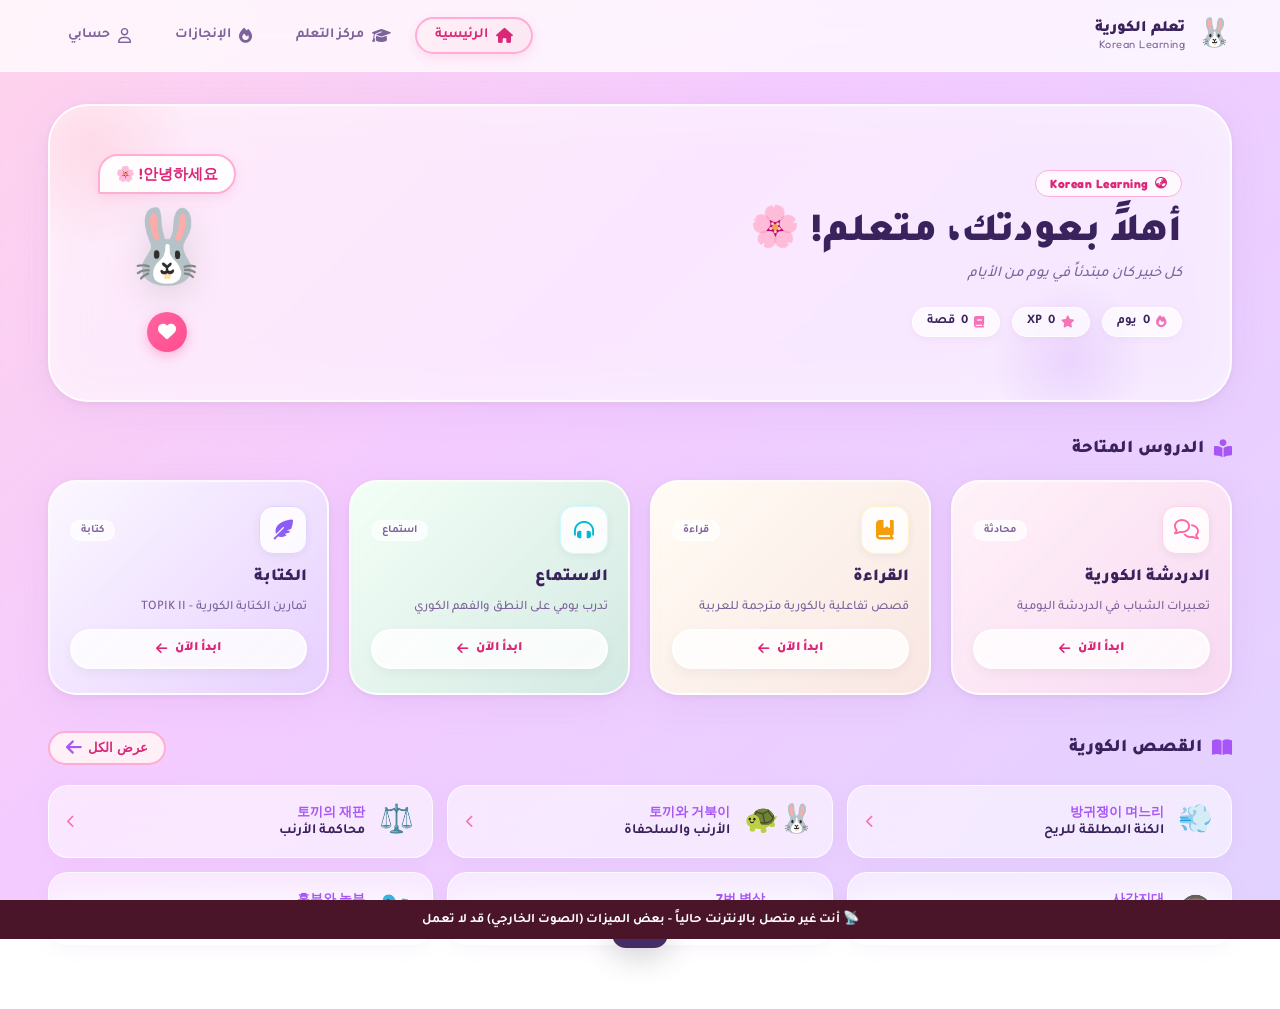
==== index.html @ 3cc8ea87 "Add files via upload" ====
<!DOCTYPE html>
<html lang="ar" dir="rtl">
<head>
    <meta charset="UTF-8">
    <meta name="viewport" content="width=device-width, initial-scale=1.0">
    <title>تعلم الكورية | Korean Learning</title>
    <meta name="description" content="تعلم اللغة الكورية بأسلوب ممتع وتفاعلي - قصص، استماع، قراءة، كتابة">
    <link rel="preconnect" href="https://fonts.googleapis.com">
    <link rel="preconnect" href="https://fonts.gstatic.com" crossorigin>
    <link href="https://fonts.googleapis.com/css2?family=Tajawal:wght@400;500;700;900&family=Fredoka:wght@400;600;700&display=swap" rel="stylesheet">
    <link rel="stylesheet" href="https://cdnjs.cloudflare.com/ajax/libs/font-awesome/6.4.0/css/all.min.css">
    <link rel="stylesheet" href="style.css">
</head>
<body>

    <!-- ===== NAVBAR ===== -->
    <header class="navbar" id="navbar">
        <div class="navbar-inner">
            <div class="nav-brand">
                <span class="brand-emoji">🐰</span>
                <div class="brand-text">
                    <span class="brand-title">تعلم الكورية</span>
                    <span class="brand-sub">Korean Learning</span>
                </div>
            </div>

            <nav class="nav-links" id="navLinks">
                <a class="nav-item active" data-target="home" onclick="showScreen('home')">
                    <i class="fa-solid fa-house"></i>
                    <span>الرئيسية</span>
                </a>
                <a class="nav-item" data-target="learn" onclick="showScreen('learn')">
                    <i class="fa-solid fa-graduation-cap"></i>
                    <span>مركز التعلم</span>
                </a>
                <a class="nav-item" data-target="achievements" onclick="showScreen('achievements')">
                    <i class="fa-solid fa-fire"></i>
                    <span>الإنجازات</span>
                </a>
                <a class="nav-item" data-target="profile" onclick="showScreen('profile')">
                    <i class="fa-regular fa-user"></i>
                    <span>حسابي</span>
                </a>
            </nav>

            <button class="hamburger" id="hamburger" onclick="toggleMenu()">
                <span></span><span></span><span></span>
            </button>
        </div>
    </header>

    <!-- ===== MOBILE NAV OVERLAY ===== -->
    <div class="mobile-overlay" id="mobileOverlay" onclick="toggleMenu()"></div>
    <div class="mobile-nav" id="mobileNav">
        <a class="mnav-item" onclick="showScreen('home');toggleMenu()"><i class="fa-solid fa-house"></i> الرئيسية</a>
        <a class="mnav-item" onclick="showScreen('learn');toggleMenu()"><i class="fa-solid fa-graduation-cap"></i> مركز التعلم</a>
        <a class="mnav-item" onclick="showScreen('achievements');toggleMenu()"><i class="fa-solid fa-fire"></i> الإنجازات</a>
        <a class="mnav-item" onclick="showScreen('profile');toggleMenu()"><i class="fa-regular fa-user"></i> حسابي</a>
    </div>

    <!-- ===== MAIN WRAPPER ===== -->
    <main class="main-wrapper">

        <!-- ========== شاشة الرئيسية ========== -->
        <section class="page-screen active-screen" id="home-screen">

            <!-- Hero Banner -->
            <div class="hero-banner">
                <div class="hero-content">
                    <div class="hero-badge"><i class="fa-solid fa-earth-asia"></i> Korean Learning</div>
                    <h1 class="hero-title" id="heroGreeting">أهلاً بعودتك! 🌸</h1>
                    <p class="hero-quote" id="dailyQuote">الألف ميل يبدأ بخطوة</p>
                    <div class="hero-stats-row">
                        <div class="hero-mini-stat"><i class="fa-solid fa-fire"></i> <span id="heroStreak">0</span> يوم</div>
                        <div class="hero-mini-stat"><i class="fa-solid fa-star"></i> <span id="heroXP">0</span> XP</div>
                        <div class="hero-mini-stat"><i class="fa-solid fa-book"></i> <span id="heroStories">0</span> قصة</div>
                    </div>
                </div>
                <div class="hero-mascot">
                    <div class="mascot-bubble">안녕하세요! 🌸</div>
                    <span class="big-rabbit">🐰</span>
                    <div class="mascot-heart"><i class="fa-solid fa-heart"></i></div>
                </div>
            </div>

            <!-- Lessons Grid -->
            <div class="section-head">
                <i class="fa-solid fa-book-open-reader"></i>
                <h2>الدروس المتاحة</h2>
            </div>

            <div class="lessons-grid">
                <div class="lesson-card card-chat" onclick="goToChatWithDelay()">
                    <div class="lesson-card-top">
                        <div class="lesson-icon-wrap"><i class="fa-regular fa-comments"></i></div>
                        <span class="lesson-tag">محادثة</span>
                    </div>
                    <h3>الدردشة الكورية</h3>
                    <p>تعبيرات الشباب في الدردشة اليومية</p>
                    <button class="lesson-btn">ابدأ الآن <i class="fa-solid fa-arrow-left"></i></button>
                </div>

                <div class="lesson-card card-read" onclick="openReading()">
                    <div class="lesson-card-top">
                        <div class="lesson-icon-wrap"><i class="fa-solid fa-book-bookmark"></i></div>
                        <span class="lesson-tag">قراءة</span>
                    </div>
                    <h3>القراءة</h3>
                    <p>قصص تفاعلية بالكورية مترجمة للعربية</p>
                    <button class="lesson-btn">ابدأ الآن <i class="fa-solid fa-arrow-left"></i></button>
                </div>

                <div class="lesson-card card-listen" onclick="openListening()">
                    <div class="lesson-card-top">
                        <div class="lesson-icon-wrap"><i class="fa-solid fa-headphones-simple"></i></div>
                        <span class="lesson-tag">استماع</span>
                    </div>
                    <h3>الاستماع</h3>
                    <p>تدرب يومي على النطق والفهم الكوري</p>
                    <button class="lesson-btn">ابدأ الآن <i class="fa-solid fa-arrow-left"></i></button>
                </div>

                <div class="lesson-card card-write" onclick="openWriting()">
                    <div class="lesson-card-top">
                        <div class="lesson-icon-wrap"><i class="fa-solid fa-feather-pointed"></i></div>
                        <span class="lesson-tag">كتابة</span>
                    </div>
                    <h3>الكتابة</h3>
                    <p>تمارين الكتابة الكورية - TOPIK II</p>
                    <button class="lesson-btn">ابدأ الآن <i class="fa-solid fa-arrow-left"></i></button>
                </div>
            </div>

            <!-- Quick Story Access -->
            <div class="section-head">
                <i class="fa-solid fa-book-open"></i>
                <h2>القصص الكورية</h2>
                <button class="see-all-btn" onclick="switchToStoriesScreen()">عرض الكل <i class="fa-solid fa-arrow-left"></i></button>
            </div>

            <div class="stories-preview-grid" id="storiesPreviewGrid">
                <!-- Filled by JS -->
            </div>

        </section>

        <!-- ========== شاشة مركز التعلم ========== -->
        <section class="page-screen" id="learn-screen">
            <div class="page-header">
                <h2><i class="fa-solid fa-graduation-cap"></i> مركز التعلم</h2>
                <p>معلومات يومية تساعدك في رحلة تعلم الكورية</p>
            </div>

            <div class="learn-desktop-grid">
                <div class="learn-card-web tip-card">
                    <div class="learn-card-icon">💡</div>
                    <div class="learn-card-body">
                        <h3>نصيحة اليوم</h3>
                        <p id="tipText">حاول أن تتعلم 5 كلمات جديدة يوميًا واستخدمها في جمل.</p>
                        <button class="refresh-btn" onclick="refreshTip()"><i class="fa-solid fa-rotate"></i> نصيحة أخرى</button>
                    </div>
                </div>

                <div class="learn-card-web topik-card">
                    <div class="learn-card-icon">📝</div>
                    <div class="learn-card-body">
                        <h3>🎯 هل تعلم عن TOPIK؟</h3>
                        <p id="topikText">امتحان TOPIK I يتكون من 30 سؤال استماع و 30 سؤال قراءة.</p>
                        <button class="refresh-btn" onclick="refreshTopik()"><i class="fa-solid fa-rotate"></i> معلومة أخرى</button>
                    </div>
                </div>

                <div class="learn-card-web motive-card">
                    <div class="learn-card-icon">💪</div>
                    <div class="learn-card-body">
                        <h3>🌟 جرعة تحفيز</h3>
                        <p id="motivationText">كل حرف تتعلمه يقرّبك من حلمك. لا تتوقف!</p>
                        <button class="refresh-btn" onclick="refreshMotivation()"><i class="fa-solid fa-rotate"></i> تحفيز آخر</button>
                    </div>
                </div>
            </div>

            <!-- Korean Alphabet Quick Reference -->
            <div class="section-head" style="margin-top: 40px;">
                <i class="fa-solid fa-language"></i>
                <h2>الحروف الكورية الأساسية (الهانغول)</h2>
            </div>
            <div class="hangul-grid">
                <div class="hangul-card"><span class="hangul-char">ㄱ</span><span class="hangul-roman">g/k</span></div>
                <div class="hangul-card"><span class="hangul-char">ㄴ</span><span class="hangul-roman">n</span></div>
                <div class="hangul-card"><span class="hangul-char">ㄷ</span><span class="hangul-roman">d/t</span></div>
                <div class="hangul-card"><span class="hangul-char">ㄹ</span><span class="hangul-roman">r/l</span></div>
                <div class="hangul-card"><span class="hangul-char">ㅁ</span><span class="hangul-roman">m</span></div>
                <div class="hangul-card"><span class="hangul-char">ㅂ</span><span class="hangul-roman">b/p</span></div>
                <div class="hangul-card"><span class="hangul-char">ㅅ</span><span class="hangul-roman">s</span></div>
                <div class="hangul-card"><span class="hangul-char">ㅇ</span><span class="hangul-roman">ng</span></div>
                <div class="hangul-card"><span class="hangul-char">ㅈ</span><span class="hangul-roman">j</span></div>
                <div class="hangul-card"><span class="hangul-char">ㅊ</span><span class="hangul-roman">ch</span></div>
                <div class="hangul-card"><span class="hangul-char">ㅋ</span><span class="hangul-roman">k</span></div>
                <div class="hangul-card"><span class="hangul-char">ㅌ</span><span class="hangul-roman">t</span></div>
                <div class="hangul-card"><span class="hangul-char">ㅍ</span><span class="hangul-roman">p</span></div>
                <div class="hangul-card"><span class="hangul-char">ㅎ</span><span class="hangul-roman">h</span></div>
                <div class="hangul-card vowel"><span class="hangul-char">ㅏ</span><span class="hangul-roman">a</span></div>
                <div class="hangul-card vowel"><span class="hangul-char">ㅓ</span><span class="hangul-roman">eo</span></div>
                <div class="hangul-card vowel"><span class="hangul-char">ㅗ</span><span class="hangul-roman">o</span></div>
                <div class="hangul-card vowel"><span class="hangul-char">ㅜ</span><span class="hangul-roman">u</span></div>
                <div class="hangul-card vowel"><span class="hangul-char">ㅡ</span><span class="hangul-roman">eu</span></div>
                <div class="hangul-card vowel"><span class="hangul-char">ㅣ</span><span class="hangul-roman">i</span></div>
                <div class="hangul-card vowel"><span class="hangul-char">ㅐ</span><span class="hangul-roman">ae</span></div>
                <div class="hangul-card vowel"><span class="hangul-char">ㅔ</span><span class="hangul-roman">e</span></div>
            </div>
        </section>

        <!-- ========== شاشة الإنجازات ========== -->
        <section class="page-screen" id="achievements-screen">
            <div class="page-header">
                <h2><i class="fa-solid fa-fire"></i> الإنجازات</h2>
                <p>تتبع تقدمك ونجاحاتك في تعلم الكورية</p>
            </div>

            <div class="achievements-layout">
                <!-- Left: Progress & Stats -->
                <div class="ach-left">
                    <div class="progress-card-web">
                        <div class="progress-card-head">
                            <span>📚 القصص المكتملة</span>
                            <span id="progressText">0 / 40</span>
                        </div>
                        <div class="progress-track">
                            <div class="progress-fill-web" id="progressFill"></div>
                            <div class="progress-rabbit" id="progressCharacter">🐰</div>
                        </div>
                        <div class="stars-row" id="starsRow"></div>
                    </div>

                    <div class="stats-web-grid">
                        <div class="stat-web-card pink">
                            <span class="stat-web-emoji">📖</span>
                            <span class="stat-web-value" id="statStories">0</span>
                            <span class="stat-web-label">قصص مكتملة</span>
                        </div>
                        <div class="stat-web-card yellow">
                            <span class="stat-web-emoji">⚡</span>
                            <span class="stat-web-value" id="statXP">0</span>
                            <span class="stat-web-label">نقاط الخبرة</span>
                        </div>
                        <div class="stat-web-card teal">
                            <span class="stat-web-emoji">🎧</span>
                            <span class="stat-web-value" id="statListening">0</span>
                            <span class="stat-web-label">تمارين الاستماع</span>
                        </div>
                        <div class="stat-web-card purple">
                            <span class="stat-web-emoji">✍️</span>
                            <span class="stat-web-value" id="statWriting">0</span>
                            <span class="stat-web-label">تمارين الكتابة</span>
                        </div>
                    </div>

                    <div class="encouragement-web" id="encouragementMsg">🐰 كل قصة تقرّبك من القمة!</div>
                </div>

                <!-- Right: Badges -->
                <div class="ach-right">
                    <h3 class="badges-title-web">🎖️ الشارات المكتسبة</h3>
                    <div class="badges-web-grid" id="badgesGrid"></div>
                </div>
            </div>
        </section>

        <!-- ========== شاشة الحساب ========== -->
        <section class="page-screen" id="profile-screen">
            <div class="page-header">
                <h2><i class="fa-regular fa-user"></i> حسابي</h2>
                <p>إدارة ملفك الشخصي وإعدادات حسابك</p>
            </div>

            <div class="profile-layout">
                <!-- Profile Card -->
                <div class="profile-main-card">
                    <div class="profile-avatar-web" id="userAvatar">😊</div>
                    <div class="profile-info-web">
                        <h2 id="userName">متعلم</h2>
                        <p>تقدمك محفوظ على هذا الجهاز</p>
                    </div>
                    <button class="edit-btn-web" onclick="openEditProfile()">
                        <i class="fa-solid fa-pen-to-square"></i> تعديل الملف
                    </button>
                </div>

                <div class="profile-grid">
                    <!-- Streak -->
                    <div class="streak-card-web">
                        <div class="streak-fire">🔥</div>
                        <div class="streak-data">
                            <span class="streak-num" id="streakDays">0</span>
                            <span class="streak-lbl">يوم متتالي</span>
                        </div>
                        <p class="streak-msg" id="streakMessage">استمر، أنت تتحسن!</p>
                    </div>

                    <!-- Detailed Stats -->
                    <div class="detail-stats-web">
                        <div class="detail-stat">
                            <i class="fa-solid fa-clock"></i>
                            <span class="dv" id="totalHours">0</span>
                            <span class="dl">ساعة تعلم</span>
                        </div>
                        <div class="detail-stat">
                            <i class="fa-solid fa-circle-check"></i>
                            <span class="dv" id="completionRate">0%</span>
                            <span class="dl">معدل الإتمام</span>
                        </div>
                        <div class="detail-stat">
                            <i class="fa-solid fa-book"></i>
                            <span class="dv" id="totalItems">0</span>
                            <span class="dl">عنصر مكتمل</span>
                        </div>
                    </div>
                </div>

                <!-- Edit Profile Section -->
                <div id="editProfileSection" style="display:none;" class="edit-section-web">
                    <h3>🎨 خصّص ملفك الشخصي</h3>
                    <div class="edit-form-web">
                        <input type="text" id="customName" class="web-input" placeholder="أدخل اسمك">
                        <div class="avatar-picker" id="avatarPicker">
                            <span class="avatar-option" data-avatar="😊">😊</span>
                            <span class="avatar-option" data-avatar="🐰">🐰</span>
                            <span class="avatar-option" data-avatar="🦊">🦊</span>
                            <span class="avatar-option" data-avatar="🐱">🐱</span>
                            <span class="avatar-option" data-avatar="🐶">🐶</span>
                            <span class="avatar-option" data-avatar="👽">👽</span>
                        </div>
                        <div class="edit-btns">
                            <button class="save-btn-web" onclick="saveCustomProfile()"><i class="fa-solid fa-floppy-disk"></i> حفظ التغييرات</button>
                            <button class="cancel-btn-web" onclick="closeEditProfile()">إلغاء</button>
                        </div>
                    </div>
                </div>

                <!-- Actions -->
                <div class="profile-actions">
                    <a href="privacy-policy.html" target="_blank" class="action-link-web">
                        <i class="fa-solid fa-shield-halved"></i> سياسة الخصوصية
                    </a>
                    <button class="reset-btn-web" onclick="handleLogout()">
                        <i class="fa-solid fa-arrows-rotate"></i> إعادة تعيين التقدم
                    </button>
                </div>
            </div>
        </section>

        <!-- ========== شاشة قائمة القصص ========== -->
        <section class="page-screen" id="stories-screen">
            <div class="stories-page-header">
                <div>
                    <h2><i class="fa-solid fa-book-open"></i> مكتبة القصص الكورية</h2>
                    <p>قصص أصيلة مترجمة مع نطق صوتي</p>
                </div>
                <button class="back-home-web" onclick="switchToMainScreen()">
                    <i class="fa-solid fa-house"></i> الرئيسية
                </button>
            </div>

            <div class="stories-tabs-web">
                <button class="stab active" onclick="showTab(0)">🐥 قصص أطفال</button>
                <button class="stab" onclick="showTab(1)">👀 قصص ممتعة</button>
                <button class="stab" onclick="showTab(2)">💞 قصص عاطفية</button>
                <button class="stab" onclick="showTab(3)">💀 قصص رعب</button>
            </div>

            <div id="content" class="stories-web-grid"></div>
        </section>

        <!-- ========== شاشات القصص التفصيلية ========== -->
        <!-- Stories 0-9 (children & fun) -->
        <section class="story-view-screen" id="story-screen-0">
            <div class="story-web-layout">
                <div class="story-sidebar">
                    <button class="story-back-web" onclick="switchToStoriesList()"><i class="fa-solid fa-arrow-right"></i> رجوع</button>
                    <div class="story-meta-web">
                        <h1>💨 방귀쟁이 며느리</h1>
                        <p class="story-cat-tag">قصص أطفال</p>
                    </div>
                    <button class="audio-btn-web" id="audioBtn0" onclick="toggleAudio(0)">
                        <span id="btnContent0"><i class="fa-solid fa-play"></i> تشغيل الصوت</span>
                    </button>
                    <div class="tts-status" id="ttsStatus0"></div>
                    <div class="lesson web-lesson">
                        <strong>📌 الدرس المستفاد</strong><br>
                        الصدق والطبيعة هما أساس الراحة. ما تعتبره عيباً قد يكون مصدر قوتك الحقيقية.
                    </div>
                    <button class="done-btn-web" onclick="completeStoryAndGoBack()">أنهيت القصة بنجاح! 🎉</button>
                </div>
                <div class="story-content-web">
                    <div class="story-container" id="storyText0"></div>
                </div>
            </div>
        </section>

        <section class="story-view-screen" id="story-screen-1">
            <div class="story-web-layout">
                <div class="story-sidebar">
                    <button class="story-back-web" onclick="switchToStoriesList()"><i class="fa-solid fa-arrow-right"></i> رجوع</button>
                    <div class="story-meta-web">
                        <h1>🐰🐢 토끼와 거북이</h1>
                        <p class="story-cat-tag">قصص أطفال</p>
                    </div>
                    <button class="audio-btn-web" id="audioBtn1" onclick="toggleAudio(1)">
                        <span id="btnContent1"><i class="fa-solid fa-play"></i> تشغيل الصوت</span>
                    </button>
                    <div class="tts-status" id="ttsStatus1"></div>
                    <div class="lesson web-lesson">
                        <strong>📌 الدرس المستفاد</strong><br>
                        النجاح لا يحتاج سرعة، يحتاج استمرار. اللي يكمل للنهاية يفوز.
                    </div>
                    <button class="done-btn-web" onclick="completeStoryAndGoBack()">أنهيت القصة بنجاح! 🎉</button>
                </div>
                <div class="story-content-web">
                    <div class="story-container" id="storyText1"></div>
                </div>
            </div>
        </section>

        <section class="story-view-screen" id="story-screen-2">
            <div class="story-web-layout">
                <div class="story-sidebar">
                    <button class="story-back-web" onclick="switchToStoriesList()"><i class="fa-solid fa-arrow-right"></i> رجوع</button>
                    <div class="story-meta-web">
                        <h1>🐦 흥부와 놀부</h1>
                        <p class="story-cat-tag">قصص أطفال</p>
                    </div>
                    <button class="audio-btn-web" id="audioBtn2" onclick="toggleAudio(2)">
                        <span id="btnContent2"><i class="fa-solid fa-play"></i> تشغيل الصوت</span>
                    </button>
                    <div class="tts-status" id="ttsStatus2"></div>
                    <div class="lesson web-lesson">
                        <strong>📌 الدرس المستفاد</strong><br>
                        الطيب والخير يرجعان لصاحبهما. ازرع الخير بنية صادقة ولا تحسد.
                    </div>
                    <button class="done-btn-web" onclick="completeStoryAndGoBack()">أنهيت القصة بنجاح! 🎉</button>
                </div>
                <div class="story-content-web">
                    <div class="story-container" id="storyText2"></div>
                </div>
            </div>
        </section>

        <section class="story-view-screen" id="story-screen-3">
            <div class="story-web-layout">
                <div class="story-sidebar">
                    <button class="story-back-web" onclick="switchToStoriesList()"><i class="fa-solid fa-arrow-right"></i> رجوع</button>
                    <div class="story-meta-web"><h1>🐰🐯 토끼와 호랑이</h1><p class="story-cat-tag">قصص أطفال</p></div>
                    <button class="audio-btn-web" id="audioBtn3" onclick="toggleAudio(3)"><span id="btnContent3"><i class="fa-solid fa-play"></i> تشغيل الصوت</span></button>
                    <div class="tts-status" id="ttsStatus3"></div>
                    <div class="lesson web-lesson"><strong>📌 الدرس المستفاد</strong><br>القوة البدنية وحدها لا تكفي. الذكاء والهدوء يهزمان أي خطر.</div>
                    <button class="done-btn-web" onclick="completeStoryAndGoBack()">أنهيت القصة بنجاح! 🎉</button>
                </div>
                <div class="story-content-web"><div class="story-container" id="storyText3"></div></div>
            </div>
        </section>

        <section class="story-view-screen" id="story-screen-4">
            <div class="story-web-layout">
                <div class="story-sidebar">
                    <button class="story-back-web" onclick="switchToStoriesList()"><i class="fa-solid fa-arrow-right"></i> رجوع</button>
                    <div class="story-meta-web"><h1>💧 젊어지는 샘물</h1><p class="story-cat-tag">قصص أطفال</p></div>
                    <button class="audio-btn-web" id="audioBtn4" onclick="toggleAudio(4)"><span id="btnContent4"><i class="fa-solid fa-play"></i> تشغيل الصوت</span></button>
                    <div class="tts-status" id="ttsStatus4"></div>
                    <div class="lesson web-lesson"><strong>📌 الدرس المستفاد</strong><br>الطمع والجشع دائماً يؤديان لنتائج عكسية. القناعة كنز لا يفنى.</div>
                    <button class="done-btn-web" onclick="completeStoryAndGoBack()">أنهيت القصة بنجاح! 🎉</button>
                </div>
                <div class="story-content-web"><div class="story-container" id="storyText4"></div></div>
            </div>
        </section>

        <section class="story-view-screen" id="story-screen-5">
            <div class="story-web-layout">
                <div class="story-sidebar">
                    <button class="story-back-web" onclick="switchToStoriesList()"><i class="fa-solid fa-arrow-right"></i> رجوع</button>
                    <div class="story-meta-web"><h1>🍉 당나귀 알</h1><p class="story-cat-tag">قصص أطفال</p></div>
                    <button class="audio-btn-web" id="audioBtn5" onclick="toggleAudio(5)"><span id="btnContent5"><i class="fa-solid fa-play"></i> تشغيل الصوت</span></button>
                    <div class="tts-status" id="ttsStatus5"></div>
                    <div class="lesson web-lesson"><strong>📌 الدرس المستفاد</strong><br>العلم والمعرفة ضروريان. اسأل أهل الخبرة قبل أن تنخدع.</div>
                    <button class="done-btn-web" onclick="completeStoryAndGoBack()">أنهيت القصة بنجاح! 🎉</button>
                </div>
                <div class="story-content-web"><div class="story-container" id="storyText5"></div></div>
            </div>
        </section>

        <section class="story-view-screen" id="story-screen-6">
            <div class="story-web-layout">
                <div class="story-sidebar">
                    <button class="story-back-web" onclick="switchToStoriesList()"><i class="fa-solid fa-arrow-right"></i> رجوع</button>
                    <div class="story-meta-web"><h1>🧂 요술 맷돌</h1><p class="story-cat-tag">قصص أطفال</p></div>
                    <button class="audio-btn-web" id="audioBtn6" onclick="toggleAudio(6)"><span id="btnContent6"><i class="fa-solid fa-play"></i> تشغيل الصوت</span></button>
                    <div class="tts-status" id="ttsStatus6"></div>
                    <div class="lesson web-lesson"><strong>📌 الدرس المستفاد</strong><br>الطمع والسرقة لا يجلبان إلا الهلاك. القناعة راحة.</div>
                    <button class="done-btn-web" onclick="completeStoryAndGoBack()">أنهيت القصة بنجاح! 🎉</button>
                </div>
                <div class="story-content-web"><div class="story-container" id="storyText6"></div></div>
            </div>
        </section>

        <section class="story-view-screen" id="story-screen-7">
            <div class="story-web-layout">
                <div class="story-sidebar">
                    <button class="story-back-web" onclick="switchToStoriesList()"><i class="fa-solid fa-arrow-right"></i> رجوع</button>
                    <div class="story-meta-web"><h1>⚖️ 토끼의 재판</h1><p class="story-cat-tag">قصص ممتعة</p></div>
                    <button class="audio-btn-web" id="audioBtn7" onclick="toggleAudio(7)"><span id="btnContent7"><i class="fa-solid fa-play"></i> تشغيل الصوت</span></button>
                    <div class="tts-status" id="ttsStatus7"></div>
                    <div class="lesson web-lesson"><strong>📌 الدرس المستفاد</strong><br>الذكاء ينتصر على القوة الغاشمة. العقل هو أقوى سلاح.</div>
                    <button class="done-btn-web" onclick="completeStoryAndGoBack()">أنهيت القصة بنجاح! 🎉</button>
                </div>
                <div class="story-content-web"><div class="story-container" id="storyText7"></div></div>
            </div>
        </section>

        <section class="story-view-screen" id="story-screen-8">
            <div class="story-web-layout">
                <div class="story-sidebar">
                    <button class="story-back-web" onclick="switchToStoriesList()"><i class="fa-solid fa-arrow-right"></i> رجوع</button>
                    <div class="story-meta-web"><h1>🐓 수탉과 왕관</h1><p class="story-cat-tag">قصص ممتعة</p></div>
                    <button class="audio-btn-web" id="audioBtn8" onclick="toggleAudio(8)"><span id="btnContent8"><i class="fa-solid fa-play"></i> تشغيل الصوت</span></button>
                    <div class="tts-status" id="ttsStatus8"></div>
                    <div class="lesson web-lesson"><strong>📌 الدرس المستفاد</strong><br>لا تنخدع بكلام المتملقين. الغرور يؤدي إلى الخسارة.</div>
                    <button class="done-btn-web" onclick="completeStoryAndGoBack()">أنهيت القصة بنجاح! 🎉</button>
                </div>
                <div class="story-content-web"><div class="story-container" id="storyText8"></div></div>
            </div>
        </section>

        <section class="story-view-screen" id="story-screen-9">
            <div class="story-web-layout">
                <div class="story-sidebar">
                    <button class="story-back-web" onclick="switchToStoriesList()"><i class="fa-solid fa-arrow-right"></i> رجوع</button>
                    <div class="story-meta-web"><h1>🐭 생쥐들과 방울</h1><p class="story-cat-tag">قصص ممتعة</p></div>
                    <button class="audio-btn-web" id="audioBtn9" onclick="toggleAudio(9)"><span id="btnContent9"><i class="fa-solid fa-play"></i> تشغيل الصوت</span></button>
                    <div class="tts-status" id="ttsStatus9"></div>
                    <div class="lesson web-lesson"><strong>📌 الدرس المستفاد</strong><br>أفضل الخطط لا قيمة لها بدون الشجاعة لتنفيذها.</div>
                    <button class="done-btn-web" onclick="completeStoryAndGoBack()">أنهيت القصة بنجاح! 🎉</button>
                </div>
                <div class="story-content-web"><div class="story-container" id="storyText9"></div></div>
            </div>
        </section>

        <!-- Horror Stories 10-19 -->
        <section class="story-view-screen horror-story" id="story-screen-10">
            <div class="story-web-layout">
                <div class="story-sidebar dark-sidebar">
                    <button class="story-back-web" onclick="switchToStoriesList()"><i class="fa-solid fa-arrow-right"></i> رجوع</button>
                    <div class="story-meta-web"><h1>👁️ 사각지대</h1><p class="story-cat-tag horror-tag">قصص رعب</p></div>
                    <button class="audio-btn-web" id="audioBtn10" onclick="toggleAudio(10)"><span id="btnContent10"><i class="fa-solid fa-play"></i> تشغيل الصوت</span></button>
                    <div class="tts-status" id="ttsStatus10"></div>
                    <div class="lesson web-lesson dark-lesson"><strong>📌 الدرس المستفاد</strong><br>الرعب الحقيقي لا يأتي من الخارج، بل من أعماق النفس البشرية.</div>
                    <button class="done-btn-web" onclick="completeStoryAndGoBack()">أنهيت القصة بنجاح! 🎉</button>
                </div>
                <div class="story-content-web"><div class="story-container" id="storyText10"></div></div>
            </div>
        </section>

        <section class="story-view-screen horror-story" id="story-screen-11">
            <div class="story-web-layout">
                <div class="story-sidebar dark-sidebar">
                    <button class="story-back-web" onclick="switchToStoriesList()"><i class="fa-solid fa-arrow-right"></i> رجوع</button>
                    <div class="story-meta-web"><h1>🛏️ 7번 병상</h1><p class="story-cat-tag horror-tag">قصص رعب</p></div>
                    <button class="audio-btn-web" id="audioBtn11" onclick="toggleAudio(11)"><span id="btnContent11"><i class="fa-solid fa-play"></i> تشغيل الصوت</span></button>
                    <div class="tts-status" id="ttsStatus11"></div>
                    <div class="lesson web-lesson dark-lesson"><strong>📌 الدرس المستفاد</strong><br>العقل البشري قد يكون أعظم سجّان لنفسه.</div>
                    <button class="done-btn-web" onclick="completeStoryAndGoBack()">أنهيت القصة بنجاح! 🎉</button>
                </div>
                <div class="story-content-web"><div class="story-container" id="storyText11"></div></div>
            </div>
        </section>

        <section class="story-view-screen horror-story" id="story-screen-12">
            <div class="story-web-layout">
                <div class="story-sidebar dark-sidebar">
                    <button class="story-back-web" onclick="switchToStoriesList()"><i class="fa-solid fa-arrow-right"></i> رجوع</button>
                    <div class="story-meta-web"><h1>📞 집 안에서 걸려 온 전화</h1><p class="story-cat-tag horror-tag">قصص رعب</p></div>
                    <button class="audio-btn-web" id="audioBtn12" onclick="toggleAudio(12)"><span id="btnContent12"><i class="fa-solid fa-play"></i> تشغيل الصوت</span></button>
                    <div class="tts-status" id="ttsStatus12"></div>
                    <div class="lesson web-lesson dark-lesson"><strong>📌 الدرس المستفاد</strong><br>الخطر قد يكون مختبئاً في ظلال منازلنا.</div>
                    <button class="done-btn-web" onclick="completeStoryAndGoBack()">أنهيت القصة بنجاح! 🎉</button>
                </div>
                <div class="story-content-web"><div class="story-container" id="storyText12"></div></div>
            </div>
        </section>

        <section class="story-view-screen horror-story" id="story-screen-13">
            <div class="story-web-layout">
                <div class="story-sidebar dark-sidebar">
                    <button class="story-back-web" onclick="switchToStoriesList()"><i class="fa-solid fa-arrow-right"></i> رجوع</button>
                    <div class="story-meta-web"><h1>👂 이식된 목소리</h1><p class="story-cat-tag horror-tag">قصص رعب</p></div>
                    <button class="audio-btn-web" id="audioBtn13" onclick="toggleAudio(13)"><span id="btnContent13"><i class="fa-solid fa-play"></i> تشغيل الصوت</span></button>
                    <div class="tts-status" id="ttsStatus13"></div>
                    <div class="lesson web-lesson dark-lesson"><strong>📌 الدرس المستفاد</strong><br>التكنولوجيا قد تسمح لنا بسماع ما لم يُخلق لنا أن نسمعه.</div>
                    <button class="done-btn-web" onclick="completeStoryAndGoBack()">أنهيت القصة بنجاح! 🎉</button>
                </div>
                <div class="story-content-web"><div class="story-container" id="storyText13"></div></div>
            </div>
        </section>

        <section class="story-view-screen horror-story" id="story-screen-14">
            <div class="story-web-layout">
                <div class="story-sidebar dark-sidebar">
                    <button class="story-back-web" onclick="switchToStoriesList()"><i class="fa-solid fa-arrow-right"></i> رجوع</button>
                    <div class="story-meta-web"><h1>📄 하얀 페이지</h1><p class="story-cat-tag horror-tag">قصص رعب</p></div>
                    <button class="audio-btn-web" id="audioBtn14" onclick="toggleAudio(14)"><span id="btnContent14"><i class="fa-solid fa-play"></i> تشغيل الصوت</span></button>
                    <div class="tts-status" id="ttsStatus14"></div>
                    <div class="lesson web-lesson dark-lesson"><strong>📌 الدرس المستفاد</strong><br>هل نحن بشر حقيقيون أم مجرد سطور في محاكاة؟</div>
                    <button class="done-btn-web" onclick="completeStoryAndGoBack()">أنهيت القصة بنجاح! 🎉</button>
                </div>
                <div class="story-content-web"><div class="story-container" id="storyText14"></div></div>
            </div>
        </section>

        <section class="story-view-screen horror-story" id="story-screen-15">
            <div class="story-web-layout">
                <div class="story-sidebar dark-sidebar">
                    <button class="story-back-web" onclick="switchToStoriesList()"><i class="fa-solid fa-arrow-right"></i> رجوع</button>
                    <div class="story-meta-web"><h1>🛗 잃어버린 층</h1><p class="story-cat-tag horror-tag">قصص رعب</p></div>
                    <button class="audio-btn-web" id="audioBtn15" onclick="toggleAudio(15)"><span id="btnContent15"><i class="fa-solid fa-play"></i> تشغيل الصوت</span></button>
                    <div class="tts-status" id="ttsStatus15"></div>
                    <div class="lesson web-lesson dark-lesson"><strong>📌 الدرس المستفاد</strong><br>هناك عوالم تعيش بين طيات واقعنا، لا تنزل في المحطة الخطأ.</div>
                    <button class="done-btn-web" onclick="completeStoryAndGoBack()">أنهيت القصة بنجاح! 🎉</button>
                </div>
                <div class="story-content-web"><div class="story-container" id="storyText15"></div></div>
            </div>
        </section>

        <section class="story-view-screen horror-story" id="story-screen-16">
            <div class="story-web-layout">
                <div class="story-sidebar dark-sidebar">
                    <button class="story-back-web" onclick="switchToStoriesList()"><i class="fa-solid fa-arrow-right"></i> رجوع</button>
                    <div class="story-meta-web"><h1>🧱 벽 속의 손님</h1><p class="story-cat-tag horror-tag">قصص رعب</p></div>
                    <button class="audio-btn-web" id="audioBtn16" onclick="toggleAudio(16)"><span id="btnContent16"><i class="fa-solid fa-play"></i> تشغيل الصوت</span></button>
                    <div class="tts-status" id="ttsStatus16"></div>
                    <div class="lesson web-lesson dark-lesson"><strong>📌 الدرس المستفاد</strong><br>العقل المنعزل قد يخلق حقيقة بديلة كاملة ليهرب من الوحدة.</div>
                    <button class="done-btn-web" onclick="completeStoryAndGoBack()">أنهيت القصة بنجاح! 🎉</button>
                </div>
                <div class="story-content-web"><div class="story-container" id="storyText16"></div></div>
            </div>
        </section>

        <section class="story-view-screen horror-story" id="story-screen-17">
            <div class="story-web-layout">
                <div class="story-sidebar dark-sidebar">
                    <button class="story-back-web" onclick="switchToStoriesList()"><i class="fa-solid fa-arrow-right"></i> رجوع</button>
                    <div class="story-meta-web"><h1>📻 한밤의 라디오 방송</h1><p class="story-cat-tag horror-tag">قصص رعب</p></div>
                    <button class="audio-btn-web" id="audioBtn17" onclick="toggleAudio(17)"><span id="btnContent17"><i class="fa-solid fa-play"></i> تشغيل الصوت</span></button>
                    <div class="tts-status" id="ttsStatus17"></div>
                    <div class="lesson web-lesson dark-lesson"><strong>📌 الدرس المستفاد</strong><br>كم من الأصوات التي نسمعها يومياً هي حقيقية حقاً؟</div>
                    <button class="done-btn-web" onclick="completeStoryAndGoBack()">أنهيت القصة بنجاح! 🎉</button>
                </div>
                <div class="story-content-web"><div class="story-container" id="storyText17"></div></div>
            </div>
        </section>

        <section class="story-view-screen horror-story" id="story-screen-18">
            <div class="story-web-layout">
                <div class="story-sidebar dark-sidebar">
                    <button class="story-back-web" onclick="switchToStoriesList()"><i class="fa-solid fa-arrow-right"></i> رجوع</button>
                    <div class="story-meta-web"><h1>⚖️ 과도한 무게</h1><p class="story-cat-tag horror-tag">قصص رعب</p></div>
                    <button class="audio-btn-web" id="audioBtn18" onclick="toggleAudio(18)"><span id="btnContent18"><i class="fa-solid fa-play"></i> تشغيل الصوت</span></button>
                    <div class="tts-status" id="ttsStatus18"></div>
                    <div class="lesson web-lesson dark-lesson"><strong>📌 الدرس المستفاد</strong><br>أكثر الكوابيس رعباً تأتي من المساحات التي نعتقد أنها آمنة.</div>
                    <button class="done-btn-web" onclick="completeStoryAndGoBack()">أنهيت القصة بنجاح! 🎉</button>
                </div>
                <div class="story-content-web"><div class="story-container" id="storyText18"></div></div>
            </div>
        </section>

        <section class="story-view-screen horror-story" id="story-screen-19">
            <div class="story-web-layout">
                <div class="story-sidebar dark-sidebar">
                    <button class="story-back-web" onclick="switchToStoriesList()"><i class="fa-solid fa-arrow-right"></i> رجوع</button>
                    <div class="story-meta-web"><h1>🖼️ 움직이는 그림</h1><p class="story-cat-tag horror-tag">قصص رعب</p></div>
                    <button class="audio-btn-web" id="audioBtn19" onclick="toggleAudio(19)"><span id="btnContent19"><i class="fa-solid fa-play"></i> تشغيل الصوت</span></button>
                    <div class="tts-status" id="ttsStatus19"></div>
                    <div class="lesson web-lesson dark-lesson"><strong>📌 الدرس المستفاد</strong><br>بعض النظرات تبقى محفورة في الذاكرة للأبد.</div>
                    <button class="done-btn-web" onclick="completeStoryAndGoBack()">أنهيت القصة بنجاح! 🎉</button>
                </div>
                <div class="story-content-web"><div class="story-container" id="storyText19"></div></div>
            </div>
        </section>

    </main>

    <!-- Toast Notification -->
    <div class="toast-web" id="toastWeb"></div>

    <!-- Scripts -->
    <script>
        const quotes = [
            "الألف ميل يبدأ بخطوة ~ لا تستصغر جهدك",
            "كل كلمة كورية تتعلمها تقربك من حلمك",
            "작은 노력이 모여 큰 꿈이 된다 ~ الجهود الصغيرة تبني حلماً كبيراً",
            "لا تقارن نفسك بالآخرين.. رحلتك مختلفة وجميلة",
            "힘내세요! أنت أقوى مما تتصوّر",
            "التكرار يصنع المعجزات.. تدرب ولو 5 دقائق يومياً",
            "실수해도 괜찮아요! الأخطاء دليل أنك تحاول",
            "كل خبير كان مبتدئاً في يوم من الأيام",
            "파이팅! النجاح ينتظر من يستمر"
        ];

        function toggleMenu() {
            const nav = document.getElementById('mobileNav');
            const overlay = document.getElementById('mobileOverlay');
            const btn = document.getElementById('hamburger');
            nav.classList.toggle('open');
            overlay.classList.toggle('open');
            btn.classList.toggle('open');
        }

        // Navbar scroll effect
        window.addEventListener('scroll', () => {
            const navbar = document.getElementById('navbar');
            if (window.scrollY > 20) {
                navbar.classList.add('scrolled');
            } else {
                navbar.classList.remove('scrolled');
            }
        });

        document.addEventListener('DOMContentLoaded', function() {
            document.getElementById('dailyQuote').textContent = quotes[Math.floor(Math.random() * quotes.length)];
            updateHeroStats();
            loadStoriesPreview();
        });

        function updateHeroStats() {
            const data = getAchievements ? getAchievements() : { xp: 0, streakDays: 0, storiesCompleted: 0 };
            const stored = JSON.parse(localStorage.getItem('korean_app_achievements') || '{}');
            document.getElementById('heroStreak').textContent = stored.streakDays || 0;
            document.getElementById('heroXP').textContent = stored.xp || 0;
            document.getElementById('heroStories').textContent = stored.storiesCompleted || 0;
            const uname = stored.userName || 'متعلم';
            document.getElementById('heroGreeting').textContent = 'أهلاً بعودتك، ' + uname + '! 🌸';
        }

        function loadStoriesPreview() {
            const previews = [
                { id: 0, emoji: '💨', title: 'الكنة المطلقة للريح', kr: '방귀쟁이 며느리' },
                { id: 1, emoji: '🐰🐢', title: 'الأرنب والسلحفاة', kr: '토끼와 거북이' },
                { id: 7, emoji: '⚖️', title: 'محاكمة الأرنب', kr: '토끼의 재판' },
                { id: 10, emoji: '👁️', title: 'المنطقة العمياء', kr: '사각지대' },
                { id: 11, emoji: '🛏️', title: 'السرير رقم 7', kr: '7번 병상' },
                { id: 2, emoji: '🐦', title: 'هونغبو ونولبو', kr: '흥부와 놀부' },
            ];
            const grid = document.getElementById('storiesPreviewGrid');
            grid.innerHTML = previews.map(s => `
                <div class="story-preview-card" onclick="openStoryDetails(${s.id})">
                    <div class="spc-emoji">${s.emoji}</div>
                    <div class="spc-body">
                        <span class="spc-kr">${s.kr}</span>
                        <span class="spc-ar">${s.title}</span>
                    </div>
                    <i class="fa-solid fa-chevron-left spc-arrow"></i>
                </div>
            `).join('');
        }

        function showToast(msg) {
            const t = document.getElementById('toastWeb');
            t.textContent = msg;
            t.classList.add('show');
            setTimeout(() => t.classList.remove('show'), 3000);
        }
        window.showToast = showToast;
        window.showStoryToast = showToast;
    </script>
    <script src="data.js"></script>
    <script src="data2.js"></script>
    <script src="data3.js"></script>
    <script src="data4.js"></script>
    <script src="web-adapter.js"></script>
    <script src="script.js"></script>
    <script src="app-patches.js"></script>
    <script>
        // After all scripts loaded, update hero stats
        window.addEventListener('load', function() {
            updateHeroStats();
        });
    </script>
</body>
</html>
---- style.css ----
/* ============================================================
   تعلم الكورية — Web Desktop Version
   Soft Glam / Kawaii Pastel Design System
   ============================================================ */

/* ===== DESIGN TOKENS ===== */
:root {
    /* Pastel Palette */
    --pink-50:  #fff0f7;
    --pink-100: #ffd6eb;
    --pink-200: #ffadd4;
    --pink-400: #f472b6;
    --pink-500: #ec4899;
    --pink-600: #db2777;

    --purple-50:  #faf5ff;
    --purple-100: #f3e8ff;
    --purple-200: #e9d5ff;
    --purple-400: #c084fc;
    --purple-500: #a855f7;
    --purple-600: #9333ea;

    --lavender: #e2d2ff;
    --mint: #d1fae5;
    --peach: #fff0d6;
    --sky: #e0f2fe;

    /* Backgrounds */
    --bg-gradient: linear-gradient(135deg, #ffd3eb 0%, #f4cbff 40%, #e2d2ff 100%);
    --glass-bg: rgba(255,255,255,0.55);
    --glass-border: rgba(255,255,255,0.8);
    --card-shadow: 0 8px 32px rgba(200,150,220,0.18), 0 2px 8px rgba(0,0,0,0.06);
    --hover-shadow: 0 16px 48px rgba(200,150,220,0.3), 0 4px 12px rgba(0,0,0,0.08);

    /* Text */
    --text-dark: #3a225d;
    --text-muted: #7d639b;
    --text-light: #a78bbb;

    /* Navbar */
    --nav-h: 72px;

    /* Radius */
    --r-sm: 12px;
    --r-md: 20px;
    --r-lg: 28px;
    --r-xl: 40px;
    --r-pill: 999px;

    /* Transitions */
    --ease-bounce: cubic-bezier(0.34, 1.56, 0.64, 1);
    --ease-smooth: cubic-bezier(0.4, 0, 0.2, 1);
}

/* ===== RESET & BASE ===== */
*, *::before, *::after {
    box-sizing: border-box;
    margin: 0;
    padding: 0;
}

html { scroll-behavior: smooth; }

body {
    font-family: 'Tajawal', sans-serif;
    background: var(--bg-gradient);
    background-attachment: fixed;
    min-height: 100vh;
    color: var(--text-dark);
    overflow-x: hidden;
    direction: rtl;
}

/* Decorative dots pattern */
body::before {
    content: '';
    position: fixed;
    inset: 0;
    pointer-events: none;
    z-index: 0;
    background-image:
        radial-gradient(circle at 2px 2px, rgba(255,182,193,0.4) 1px, transparent 0);
    background-size: 40px 40px;
    opacity: 0.5;
}

/* ===== NAVBAR ===== */
.navbar {
    position: fixed;
    top: 0;
    left: 0; right: 0;
    z-index: 1000;
    background: rgba(255,255,255,0.75);
    backdrop-filter: blur(20px);
    -webkit-backdrop-filter: blur(20px);
    border-bottom: 1px solid rgba(255,255,255,0.6);
    transition: background 0.3s var(--ease-smooth), box-shadow 0.3s var(--ease-smooth);
    height: var(--nav-h);
}

.navbar.scrolled {
    background: rgba(255,255,255,0.92);
    box-shadow: 0 4px 24px rgba(200,150,220,0.15);
}

.navbar-inner {
    max-width: 1280px;
    margin: 0 auto;
    height: 100%;
    display: flex;
    align-items: center;
    justify-content: space-between;
    padding: 0 clamp(16px, 4vw, 48px);
    gap: 24px;
}

.nav-brand {
    display: flex;
    align-items: center;
    gap: 12px;
    text-decoration: none;
    flex-shrink: 0;
}

.brand-emoji {
    font-size: 28px;
    animation: bunny-hop 3s ease-in-out infinite;
    display: block;
}

@keyframes bunny-hop {
    0%, 100% { transform: translateY(0); }
    50% { transform: translateY(-5px); }
}

.brand-text {
    display: flex;
    flex-direction: column;
    line-height: 1.1;
}

.brand-title {
    font-size: 16px;
    font-weight: 900;
    color: var(--text-dark);
}

.brand-sub {
    font-size: 11px;
    color: var(--text-muted);
    font-family: 'Fredoka', sans-serif;
    letter-spacing: 0.5px;
}

.nav-links {
    display: flex;
    align-items: center;
    gap: 4px;
}

.nav-item {
    display: flex;
    align-items: center;
    gap: 8px;
    padding: 8px 18px;
    border-radius: var(--r-pill);
    font-size: 14px;
    font-weight: 700;
    color: var(--text-muted);
    cursor: pointer;
    transition: all 0.25s var(--ease-smooth);
    text-decoration: none;
    border: 2px solid transparent;
    white-space: nowrap;
}

.nav-item:hover {
    color: var(--pink-500);
    background: var(--pink-50);
    border-color: var(--pink-100);
    transform: translateY(-1px);
}

.nav-item.active {
    color: var(--pink-600);
    background: linear-gradient(135deg, #fff0f7, #fce7f3);
    border-color: var(--pink-200);
    box-shadow: 0 4px 12px rgba(236,72,153,0.15);
}

.nav-item i { font-size: 15px; }

/* Hamburger */
.hamburger {
    display: none;
    flex-direction: column;
    gap: 5px;
    background: none;
    border: none;
    cursor: pointer;
    padding: 8px;
    border-radius: var(--r-sm);
    transition: background 0.2s;
}

.hamburger:hover { background: var(--pink-50); }

.hamburger span {
    display: block;
    width: 22px;
    height: 2px;
    background: var(--text-dark);
    border-radius: 4px;
    transition: all 0.3s var(--ease-smooth);
    transform-origin: center;
}

.hamburger.open span:nth-child(1) { transform: rotate(45deg) translate(5px, 5px); }
.hamburger.open span:nth-child(2) { opacity: 0; transform: scaleX(0); }
.hamburger.open span:nth-child(3) { transform: rotate(-45deg) translate(5px, -5px); }

/* Mobile Nav */
.mobile-overlay {
    display: none;
    position: fixed;
    inset: 0;
    background: rgba(0,0,0,0.2);
    backdrop-filter: blur(4px);
    z-index: 998;
    opacity: 0;
    transition: opacity 0.3s;
}
.mobile-overlay.open { display: block; opacity: 1; }

.mobile-nav {
    position: fixed;
    top: var(--nav-h);
    right: -100%;
    width: min(280px, 80vw);
    height: calc(100vh - var(--nav-h));
    background: rgba(255,255,255,0.96);
    backdrop-filter: blur(20px);
    z-index: 999;
    padding: 20px 16px;
    display: flex;
    flex-direction: column;
    gap: 8px;
    transition: right 0.35s var(--ease-bounce);
    border-left: 1px solid var(--pink-100);
    box-shadow: -8px 0 40px rgba(200,150,220,0.2);
}
.mobile-nav.open { right: 0; }

.mnav-item {
    display: flex;
    align-items: center;
    gap: 12px;
    padding: 14px 16px;
    border-radius: var(--r-md);
    font-size: 15px;
    font-weight: 700;
    color: var(--text-dark);
    cursor: pointer;
    transition: all 0.2s;
    text-decoration: none;
}
.mnav-item:hover {
    background: var(--pink-50);
    color: var(--pink-600);
    transform: translateX(-4px);
}
.mnav-item i { color: var(--pink-400); }

/* ===== MAIN LAYOUT ===== */
.main-wrapper {
    max-width: 1280px;
    margin: 0 auto;
    padding: calc(var(--nav-h) + 32px) clamp(16px, 4vw, 48px) 64px;
    position: relative;
    z-index: 1;
}

/* ===== PAGE SCREENS ===== */
.page-screen {
    display: none;
    animation: fadeSlideIn 0.4s var(--ease-smooth);
}
.page-screen.active-screen { display: block; }
.story-view-screen { display: none; }
.story-view-screen.active-screen { display: block; }

@keyframes fadeSlideIn {
    from { opacity: 0; transform: translateY(16px); }
    to   { opacity: 1; transform: translateY(0); }
}

/* ===== PAGE HEADER ===== */
.page-header {
    margin-bottom: 36px;
}
.page-header h2 {
    font-size: clamp(22px, 3vw, 32px);
    font-weight: 900;
    color: var(--text-dark);
    display: flex;
    align-items: center;
    gap: 12px;
    margin-bottom: 6px;
}
.page-header h2 i { color: var(--pink-500); }
.page-header p {
    font-size: 15px;
    color: var(--text-muted);
    font-weight: 500;
    margin-right: 44px;
}

/* ===== SECTION HEAD ===== */
.section-head {
    display: flex;
    align-items: center;
    gap: 10px;
    margin: 36px 0 20px;
}
.section-head h2 {
    font-size: 18px;
    font-weight: 900;
    color: var(--text-dark);
    flex: 1;
}
.section-head i {
    font-size: 18px;
    color: var(--purple-500);
}
.see-all-btn {
    display: flex;
    align-items: center;
    gap: 6px;
    padding: 6px 16px;
    background: var(--pink-50);
    border: 2px solid var(--pink-200);
    border-radius: var(--r-pill);
    font-size: 13px;
    font-weight: 700;
    color: var(--pink-600);
    cursor: pointer;
    transition: all 0.2s;
    white-space: nowrap;
}
.see-all-btn:hover {
    background: var(--pink-100);
    transform: translateX(-3px);
}

/* ===== HERO BANNER ===== */
.hero-banner {
    background: var(--glass-bg);
    backdrop-filter: blur(24px);
    -webkit-backdrop-filter: blur(24px);
    border: 2px solid var(--glass-border);
    border-radius: var(--r-xl);
    padding: clamp(28px, 4vw, 48px) clamp(24px, 4vw, 48px);
    display: grid;
    grid-template-columns: 1fr auto;
    align-items: center;
    gap: 32px;
    box-shadow: var(--card-shadow), inset 0 0 40px rgba(255,255,255,0.3);
    position: relative;
    overflow: hidden;
    margin-bottom: 8px;
}

/* Decorative circles */
.hero-banner::before {
    content: '';
    position: absolute;
    top: -60px; left: -60px;
    width: 200px; height: 200px;
    background: radial-gradient(circle, rgba(255,182,193,0.3) 0%, transparent 70%);
    pointer-events: none;
}
.hero-banner::after {
    content: '';
    position: absolute;
    bottom: -40px; right: 80px;
    width: 160px; height: 160px;
    background: radial-gradient(circle, rgba(200,150,250,0.25) 0%, transparent 70%);
    pointer-events: none;
}

.hero-content { position: relative; z-index: 1; }

.hero-badge {
    display: inline-flex;
    align-items: center;
    gap: 6px;
    background: rgba(255,255,255,0.7);
    border: 1.5px solid var(--pink-200);
    padding: 5px 14px;
    border-radius: var(--r-pill);
    font-size: 12px;
    font-weight: 700;
    color: var(--pink-600);
    margin-bottom: 14px;
    font-family: 'Fredoka', sans-serif;
    letter-spacing: 0.5px;
}

.hero-title {
    font-size: clamp(26px, 3.5vw, 40px);
    font-weight: 900;
    color: var(--text-dark);
    margin-bottom: 8px;
    line-height: 1.15;
}

.hero-quote {
    font-size: 15px;
    color: var(--text-muted);
    font-weight: 500;
    margin-bottom: 24px;
    font-style: italic;
}

.hero-stats-row {
    display: flex;
    gap: 12px;
    flex-wrap: wrap;
}

.hero-mini-stat {
    display: flex;
    align-items: center;
    gap: 6px;
    background: rgba(255,255,255,0.7);
    border: 1.5px solid rgba(255,255,255,0.9);
    padding: 6px 14px;
    border-radius: var(--r-pill);
    font-size: 13px;
    font-weight: 700;
    color: var(--text-dark);
    box-shadow: 0 2px 8px rgba(200,150,220,0.15);
}
.hero-mini-stat i { color: var(--pink-400); font-size: 12px; }

/* Mascot */
.hero-mascot {
    display: flex;
    flex-direction: column;
    align-items: center;
    position: relative;
    z-index: 1;
    flex-shrink: 0;
}

.mascot-bubble {
    background: rgba(255,255,255,0.9);
    border: 2px solid var(--pink-200);
    border-radius: var(--r-lg) var(--r-lg) var(--r-lg) 4px;
    padding: 8px 16px;
    font-family: 'Fredoka', sans-serif;
    font-size: 15px;
    font-weight: 600;
    color: var(--pink-600);
    margin-bottom: 10px;
    box-shadow: 0 4px 12px rgba(236,72,153,0.12);
    animation: float 3s ease-in-out infinite;
}

@keyframes float {
    0%, 100% { transform: translateY(0); }
    50% { transform: translateY(-8px); }
}

.big-rabbit {
    font-size: 72px;
    display: block;
    filter: drop-shadow(0 8px 16px rgba(0,0,0,0.1));
    animation: rabbitBounce 2s ease-in-out infinite;
}

@keyframes rabbitBounce {
    0%, 100% { transform: scale(1) rotate(-2deg); }
    50% { transform: scale(1.05) rotate(2deg); }
}

.mascot-heart {
    margin-top: 8px;
    width: 40px; height: 40px;
    background: linear-gradient(135deg, #ff65a3, #ff4d8e);
    border-radius: 50%;
    display: flex;
    align-items: center;
    justify-content: center;
    color: white;
    font-size: 18px;
    box-shadow: 0 4px 12px rgba(255,101,163,0.4);
    animation: pulse 2s ease-in-out infinite;
}

@keyframes pulse {
    0%, 100% { transform: scale(1); box-shadow: 0 4px 12px rgba(255,101,163,0.4); }
    50% { transform: scale(1.08); box-shadow: 0 6px 20px rgba(255,101,163,0.5); }
}

/* ===== LESSONS GRID ===== */
.lessons-grid {
    display: grid;
    grid-template-columns: repeat(4, 1fr);
    gap: 20px;
}

.lesson-card {
    background: var(--glass-bg);
    backdrop-filter: blur(20px);
    -webkit-backdrop-filter: blur(20px);
    border: 2px solid var(--glass-border);
    border-radius: var(--r-lg);
    padding: 24px 20px;
    cursor: pointer;
    transition: all 0.3s var(--ease-smooth);
    display: flex;
    flex-direction: column;
    gap: 10px;
    box-shadow: var(--card-shadow);
    position: relative;
    overflow: hidden;
}

.lesson-card::before {
    content: '';
    position: absolute;
    inset: 0;
    background: inherit;
    opacity: 0;
    transition: opacity 0.3s;
}

.lesson-card:hover {
    transform: translateY(-6px) scale(1.01);
    box-shadow: var(--hover-shadow);
}

.card-chat  { background: linear-gradient(135deg, #fff2f8 0%, rgba(255,220,237,0.7) 100%); }
.card-read  { background: linear-gradient(135deg, #fffcf5 0%, rgba(255,240,214,0.7) 100%); }
.card-listen{ background: linear-gradient(135deg, #f2fff6 0%, rgba(200,245,215,0.7) 100%); }
.card-write { background: linear-gradient(135deg, #fbf7ff 0%, rgba(225,210,255,0.7) 100%); }

.lesson-card-top {
    display: flex;
    align-items: center;
    justify-content: space-between;
    margin-bottom: 4px;
}

.lesson-icon-wrap {
    width: 48px; height: 48px;
    border-radius: 14px;
    display: flex;
    align-items: center;
    justify-content: center;
    font-size: 20px;
    background: rgba(255,255,255,0.85);
    box-shadow: 0 2px 8px rgba(0,0,0,0.06);
    border: 1.5px solid rgba(255,255,255,0.9);
    transition: transform 0.3s var(--ease-bounce);
}
.lesson-card:hover .lesson-icon-wrap { transform: rotate(8deg) scale(1.1); }

.card-chat  .lesson-icon-wrap { color: #ff65a3; border-color: #ffd1e3; }
.card-read  .lesson-icon-wrap { color: #f59e0b; border-color: #fef3c7; }
.card-listen .lesson-icon-wrap { color: #06b6d4; border-color: #cffafe; }
.card-write .lesson-icon-wrap { color: #8b5cf6; border-color: #ddd6fe; }

.lesson-tag {
    font-size: 11px;
    font-weight: 700;
    padding: 3px 10px;
    border-radius: var(--r-pill);
    background: rgba(255,255,255,0.7);
    color: var(--text-muted);
    border: 1px solid rgba(255,255,255,0.9);
}

.lesson-card h3 {
    font-size: 17px;
    font-weight: 900;
    color: var(--text-dark);
}

.lesson-card p {
    font-size: 13px;
    color: var(--text-muted);
    font-weight: 500;
    flex: 1;
    line-height: 1.6;
}

.lesson-btn {
    display: flex;
    align-items: center;
    justify-content: center;
    gap: 8px;
    padding: 10px 0;
    border-radius: var(--r-pill);
    border: 2px solid rgba(255,255,255,0.9);
    background: rgba(255,255,255,0.8);
    color: var(--pink-600);
    font-size: 13px;
    font-weight: 900;
    font-family: 'Tajawal', sans-serif;
    cursor: pointer;
    transition: all 0.25s var(--ease-smooth);
    margin-top: auto;
    box-shadow: 0 4px 12px rgba(0,0,0,0.05);
}
.lesson-card:hover .lesson-btn {
    background: var(--pink-500);
    color: white;
    border-color: var(--pink-500);
    box-shadow: 0 6px 20px rgba(236,72,153,0.3);
    transform: scale(1.02);
}

/* ===== STORIES PREVIEW GRID ===== */
.stories-preview-grid {
    display: grid;
    grid-template-columns: repeat(3, 1fr);
    gap: 14px;
}

.story-preview-card {
    display: flex;
    align-items: center;
    gap: 14px;
    padding: 16px 18px;
    background: var(--glass-bg);
    backdrop-filter: blur(16px);
    border: 1.5px solid var(--glass-border);
    border-radius: var(--r-md);
    cursor: pointer;
    transition: all 0.25s var(--ease-smooth);
    box-shadow: 0 4px 16px rgba(200,150,220,0.1);
}
.story-preview-card:hover {
    transform: translateX(-4px);
    box-shadow: 0 8px 28px rgba(200,150,220,0.2);
    border-color: var(--pink-200);
}

.spc-emoji { font-size: 28px; flex-shrink: 0; }
.spc-body { flex: 1; display: flex; flex-direction: column; gap: 2px; }
.spc-kr {
    font-family: 'Fredoka', sans-serif;
    font-size: 13px;
    color: var(--purple-500);
    font-weight: 600;
    direction: ltr;
    text-align: right;
}
.spc-ar {
    font-size: 14px;
    font-weight: 700;
    color: var(--text-dark);
}
.spc-arrow {
    color: var(--pink-400);
    font-size: 13px;
    flex-shrink: 0;
    transition: transform 0.2s;
}
.story-preview-card:hover .spc-arrow { transform: translateX(-4px); }

/* ===== LEARN SECTION ===== */
.learn-desktop-grid {
    display: grid;
    grid-template-columns: repeat(3, 1fr);
    gap: 24px;
}

.learn-card-web {
    background: var(--glass-bg);
    backdrop-filter: blur(20px);
    -webkit-backdrop-filter: blur(20px);
    border: 2px solid var(--glass-border);
    border-radius: var(--r-lg);
    padding: 28px;
    display: flex;
    flex-direction: column;
    gap: 16px;
    box-shadow: var(--card-shadow);
    transition: all 0.3s var(--ease-smooth);
}
.learn-card-web:hover {
    transform: translateY(-5px);
    box-shadow: var(--hover-shadow);
}

.tip-card    { background: linear-gradient(135deg, rgba(255,242,248,0.8), rgba(255,220,237,0.5)); border-color: #ffd1e3; }
.topik-card  { background: linear-gradient(135deg, rgba(252,228,236,0.8), rgba(243,229,245,0.5)); border-color: #f9a8d4; border-right: 5px solid #ec4899; }
.motive-card { background: linear-gradient(135deg, rgba(237,233,254,0.8), rgba(224,213,255,0.5)); border-color: #ddd6fe; border-right: 5px solid #9333ea; }

.learn-card-icon {
    font-size: 36px;
    width: 60px; height: 60px;
    background: rgba(255,255,255,0.7);
    border-radius: var(--r-md);
    display: flex;
    align-items: center;
    justify-content: center;
    flex-shrink: 0;
    box-shadow: 0 4px 12px rgba(0,0,0,0.05);
}

.learn-card-body { flex: 1; }
.learn-card-body h3 {
    font-size: 16px;
    font-weight: 900;
    color: var(--text-dark);
    margin-bottom: 10px;
}
.learn-card-body p {
    font-size: 14px;
    color: var(--purple-600);
    line-height: 1.7;
    font-weight: 500;
}

.refresh-btn {
    display: inline-flex;
    align-items: center;
    gap: 6px;
    margin-top: 14px;
    padding: 8px 18px;
    background: rgba(255,255,255,0.8);
    border: 1.5px solid rgba(255,255,255,0.9);
    border-radius: var(--r-pill);
    font-size: 13px;
    font-weight: 700;
    color: var(--purple-600);
    cursor: pointer;
    transition: all 0.25s var(--ease-smooth);
    font-family: 'Tajawal', sans-serif;
}
.refresh-btn:hover {
    background: var(--purple-500);
    color: white;
    border-color: var(--purple-500);
    transform: scale(1.04);
}
.refresh-btn:hover i { animation: spin 0.4s linear; }
@keyframes spin { from { transform: rotate(0deg); } to { transform: rotate(360deg); } }

/* ===== HANGUL GRID ===== */
.hangul-grid {
    display: grid;
    grid-template-columns: repeat(auto-fill, minmax(70px, 1fr));
    gap: 10px;
}

.hangul-card {
    background: rgba(255,255,255,0.7);
    backdrop-filter: blur(10px);
    border: 1.5px solid rgba(255,255,255,0.9);
    border-radius: var(--r-md);
    padding: 14px 8px;
    display: flex;
    flex-direction: column;
    align-items: center;
    gap: 4px;
    cursor: default;
    transition: all 0.25s var(--ease-bounce);
    box-shadow: 0 2px 8px rgba(200,150,220,0.1);
}
.hangul-card:hover {
    transform: scale(1.12) translateY(-3px);
    box-shadow: 0 8px 24px rgba(200,150,220,0.25);
    background: rgba(255,255,255,0.95);
    border-color: var(--pink-200);
}
.hangul-card.vowel { background: linear-gradient(135deg, rgba(255,240,247,0.8), rgba(255,220,237,0.5)); }

.hangul-char {
    font-family: 'Fredoka', sans-serif;
    font-size: 28px;
    font-weight: 700;
    color: var(--purple-600);
    line-height: 1;
}
.hangul-roman {
    font-size: 11px;
    font-weight: 700;
    color: var(--text-muted);
    font-family: 'Fredoka', sans-serif;
    direction: ltr;
}

/* ===== ACHIEVEMENTS ===== */
.achievements-layout {
    display: grid;
    grid-template-columns: 1fr 1fr;
    gap: 32px;
    align-items: start;
}

.progress-card-web {
    background: var(--glass-bg);
    backdrop-filter: blur(20px);
    border: 2px solid var(--glass-border);
    border-radius: var(--r-lg);
    padding: 24px;
    margin-bottom: 20px;
    box-shadow: var(--card-shadow);
}

.progress-card-head {
    display: flex;
    justify-content: space-between;
    align-items: center;
    font-size: 14px;
    font-weight: 700;
    color: #880e4f;
    margin-bottom: 14px;
}

.progress-track {
    height: 22px;
    background: rgba(248,187,208,0.5);
    border-radius: var(--r-pill);
    overflow: visible;
    position: relative;
    margin: 8px 0 24px;
}

.progress-fill-web {
    height: 100%;
    background: linear-gradient(90deg, #ec407a, #d81b60);
    border-radius: var(--r-pill);
    width: 0%;
    transition: width 0.9s cubic-bezier(0.22, 1, 0.36, 1);
    box-shadow: 0 2px 8px rgba(236,64,122,0.4);
}

.progress-rabbit {
    position: absolute;
    top: -16px;
    left: 0%;
    font-size: 28px;
    transition: left 0.9s cubic-bezier(0.22, 1, 0.36, 1);
    transform: translateX(-50%);
    filter: drop-shadow(0 4px 6px rgba(0,0,0,0.1));
}

.stars-row {
    display: flex;
    justify-content: space-between;
    margin-top: 10px;
}
.star-icon { font-size: 16px; }

.stats-web-grid {
    display: grid;
    grid-template-columns: 1fr 1fr;
    gap: 14px;
}

.stat-web-card {
    padding: 20px 16px;
    border-radius: var(--r-md);
    display: flex;
    flex-direction: column;
    align-items: center;
    text-align: center;
    gap: 4px;
    border: 2px solid rgba(255,255,255,0.8);
    backdrop-filter: blur(10px);
    transition: all 0.25s var(--ease-smooth);
    cursor: default;
}
.stat-web-card:hover { transform: scale(1.03); }

.stat-web-card.pink   { background: linear-gradient(135deg, #fce4ec, #f8bbd0); border-color: #f48fb1; }
.stat-web-card.yellow { background: linear-gradient(135deg, #fff9c4, #fff176); border-color: #fbc02d; }
.stat-web-card.teal   { background: linear-gradient(135deg, #e0f7fa, #b2ebf2); border-color: #80deea; }
.stat-web-card.purple { background: linear-gradient(135deg, #ede7f6, #d1c4e9); border-color: #b39ddb; }

.stat-web-emoji { font-size: 30px; }
.stat-web-value { font-size: 28px; font-weight: 900; color: var(--text-dark); line-height: 1; }
.stat-web-label { font-size: 11px; color: var(--text-muted); font-weight: 600; }

.encouragement-web {
    text-align: center;
    padding: 16px 20px;
    background: rgba(255,255,255,0.6);
    border-radius: var(--r-md);
    border: 1.5px dashed var(--pink-300, #f9a8d4);
    font-weight: 700;
    font-size: 14px;
    color: #c2185b;
    margin-top: 16px;
}

.badges-title-web {
    font-size: 18px;
    font-weight: 900;
    color: #ad1457;
    margin-bottom: 16px;
}

.badges-web-grid {
    display: grid;
    grid-template-columns: repeat(auto-fill, minmax(80px, 1fr));
    gap: 12px;
}

.badge-item {
    padding: 14px 8px 10px;
    background: rgba(255,255,255,0.7);
    border-radius: var(--r-md);
    display: flex;
    flex-direction: column;
    align-items: center;
    gap: 6px;
    border: 2px solid rgba(236,64,122,0.2);
    transition: all 0.25s var(--ease-bounce);
    cursor: default;
}
.badge-item:hover { transform: scale(1.08) translateY(-3px); }
.badge-item.locked { opacity: 0.35; filter: grayscale(1); }
.badge-item.unlocked {
    border-color: #ec407a;
    background: #fce4ec;
    box-shadow: 0 4px 16px rgba(236,64,122,0.2);
}

.badge-icon { font-size: 28px; }
.badge-name { font-size: 9px; font-weight: 700; color: #ad1457; text-align: center; }

/* ===== PROFILE ===== */
.profile-layout { display: flex; flex-direction: column; gap: 20px; max-width: 800px; }

.profile-main-card {
    display: flex;
    align-items: center;
    gap: 20px;
    background: var(--glass-bg);
    backdrop-filter: blur(20px);
    border: 2px solid var(--glass-border);
    border-radius: var(--r-xl);
    padding: 28px 32px;
    box-shadow: var(--card-shadow);
}

.profile-avatar-web {
    width: 80px; height: 80px;
    border-radius: 50%;
    background: linear-gradient(135deg, #e1bee7, #ce93d8);
    display: flex;
    align-items: center;
    justify-content: center;
    font-size: 44px;
    border: 3px solid white;
    box-shadow: 0 4px 20px rgba(147,51,234,0.25);
    flex-shrink: 0;
}

.profile-info-web h2 {
    font-size: 24px;
    font-weight: 900;
    color: var(--text-dark);
    margin-bottom: 4px;
}
.profile-info-web p {
    font-size: 13px;
    color: var(--text-muted);
}
.profile-info-web { flex: 1; }

.edit-btn-web {
    display: flex;
    align-items: center;
    gap: 8px;
    padding: 10px 22px;
    background: white;
    border: 2px solid var(--pink-200);
    border-radius: var(--r-pill);
    font-size: 14px;
    font-weight: 700;
    color: var(--pink-600);
    cursor: pointer;
    transition: all 0.25s;
    font-family: 'Tajawal', sans-serif;
}
.edit-btn-web:hover {
    background: var(--pink-500);
    color: white;
    border-color: var(--pink-500);
    transform: scale(1.03);
}

.profile-grid {
    display: grid;
    grid-template-columns: 1fr 1fr;
    gap: 20px;
}

.streak-card-web {
    background: linear-gradient(135deg, #fff9c4, #fff59d);
    border: 2px solid #fbc02d;
    border-radius: var(--r-lg);
    padding: 24px;
    display: flex;
    align-items: center;
    gap: 16px;
    box-shadow: 0 4px 16px rgba(251,192,45,0.2);
}
.streak-fire { font-size: 52px; flex-shrink: 0; }
.streak-data { display: flex; flex-direction: column; flex: 1; }
.streak-num  { font-size: 36px; font-weight: 900; color: #e65100; line-height: 1; }
.streak-lbl  { font-size: 13px; color: #7a4a5a; font-weight: 500; }
.streak-msg  { font-size: 12px; color: #e65100; font-weight: 700; white-space: nowrap; }

.detail-stats-web {
    display: flex;
    gap: 12px;
    align-items: stretch;
}
.detail-stat {
    flex: 1;
    background: var(--glass-bg);
    backdrop-filter: blur(15px);
    border: 2px solid var(--glass-border);
    border-radius: var(--r-lg);
    padding: 20px 12px;
    text-align: center;
    display: flex;
    flex-direction: column;
    align-items: center;
    gap: 6px;
    box-shadow: 0 2px 8px rgba(200,150,220,0.1);
    transition: transform 0.2s;
}
.detail-stat:hover { transform: translateY(-3px); }
.detail-stat i { font-size: 22px; color: var(--pink-500); }
.dv { font-size: 22px; font-weight: 900; color: var(--text-dark); }
.dl { font-size: 11px; color: var(--text-muted); font-weight: 600; }

.edit-section-web {
    background: var(--glass-bg);
    backdrop-filter: blur(20px);
    border: 2px solid var(--glass-border);
    border-radius: var(--r-xl);
    padding: 28px 32px;
    box-shadow: var(--card-shadow);
}
.edit-section-web h3 {
    font-size: 18px;
    font-weight: 900;
    color: var(--text-dark);
    margin-bottom: 20px;
}

.edit-form-web { display: flex; flex-direction: column; gap: 16px; }

.web-input {
    width: 100%;
    padding: 14px 18px;
    border-radius: var(--r-md);
    border: 2px solid rgba(168,139,250,0.3);
    background: rgba(255,255,255,0.7);
    font-family: 'Tajawal', sans-serif;
    font-size: 15px;
    color: var(--text-dark);
    transition: border-color 0.2s;
    outline: none;
}
.web-input:focus { border-color: var(--purple-500); }

.avatar-picker {
    display: flex;
    gap: 12px;
    flex-wrap: wrap;
}
.avatar-option {
    font-size: 32px;
    cursor: pointer;
    padding: 8px;
    border-radius: 50%;
    border: 2px solid transparent;
    transition: all 0.2s var(--ease-bounce);
}
.avatar-option:hover, .avatar-option.selected {
    transform: scale(1.3);
    border-color: var(--pink-500);
    background: rgba(255,255,255,0.8);
}

.edit-btns { display: flex; gap: 12px; }

.save-btn-web {
    display: flex;
    align-items: center;
    gap: 8px;
    padding: 12px 28px;
    background: linear-gradient(135deg, #9333ea, #7e22ce);
    color: white;
    border: none;
    border-radius: var(--r-pill);
    font-size: 14px;
    font-weight: 700;
    cursor: pointer;
    font-family: 'Tajawal', sans-serif;
    transition: all 0.25s;
    box-shadow: 0 4px 16px rgba(147,51,234,0.3);
}
.save-btn-web:hover { transform: scale(1.03); box-shadow: 0 6px 24px rgba(147,51,234,0.4); }

.cancel-btn-web {
    padding: 12px 24px;
    background: rgba(255,255,255,0.7);
    border: 2px solid rgba(200,200,220,0.4);
    border-radius: var(--r-pill);
    font-size: 14px;
    font-weight: 700;
    color: var(--text-muted);
    cursor: pointer;
    font-family: 'Tajawal', sans-serif;
    transition: all 0.2s;
}
.cancel-btn-web:hover { background: rgba(255,255,255,0.95); }

.profile-actions {
    display: flex;
    gap: 12px;
    flex-wrap: wrap;
}
.action-link-web {
    display: inline-flex;
    align-items: center;
    gap: 8px;
    padding: 12px 24px;
    background: rgba(255,255,255,0.7);
    border: 2px solid rgba(200,200,220,0.4);
    border-radius: var(--r-pill);
    font-size: 14px;
    font-weight: 700;
    color: var(--text-muted);
    text-decoration: none;
    cursor: pointer;
    transition: all 0.2s;
}
.action-link-web:hover { background: rgba(255,255,255,0.95); color: var(--purple-500); border-color: var(--purple-300, #d8b4fe); }

.reset-btn-web {
    display: inline-flex;
    align-items: center;
    gap: 8px;
    padding: 12px 24px;
    background: white;
    border: 2px solid #fca5a5;
    border-radius: var(--r-pill);
    font-size: 14px;
    font-weight: 700;
    color: #ef4444;
    cursor: pointer;
    font-family: 'Tajawal', sans-serif;
    transition: all 0.2s;
}
.reset-btn-web:hover { background: #fef2f2; }

/* ===== STORIES PAGE ===== */
.stories-page-header {
    display: flex;
    align-items: flex-start;
    justify-content: space-between;
    margin-bottom: 28px;
    gap: 20px;
}
.stories-page-header h2 {
    font-size: clamp(22px, 2.5vw, 30px);
    font-weight: 900;
    color: var(--text-dark);
    display: flex;
    align-items: center;
    gap: 12px;
    margin-bottom: 6px;
}
.stories-page-header h2 i { color: var(--pink-500); }
.stories-page-header p { font-size: 14px; color: var(--text-muted); font-weight: 500; }

.back-home-web {
    display: flex;
    align-items: center;
    gap: 8px;
    padding: 10px 20px;
    background: rgba(255,255,255,0.8);
    border: 2px solid var(--pink-200);
    border-radius: var(--r-pill);
    font-size: 14px;
    font-weight: 700;
    color: var(--pink-600);
    cursor: pointer;
    transition: all 0.2s;
    white-space: nowrap;
    font-family: 'Tajawal', sans-serif;
    flex-shrink: 0;
}
.back-home-web:hover {
    background: var(--pink-500);
    color: white;
    border-color: var(--pink-500);
}

.stories-tabs-web {
    display: flex;
    gap: 8px;
    margin-bottom: 24px;
    flex-wrap: wrap;
}

.stab {
    padding: 10px 22px;
    background: rgba(255,255,255,0.7);
    border: 2px solid rgba(255,255,255,0.9);
    border-radius: var(--r-pill);
    font-size: 14px;
    font-weight: 700;
    color: var(--text-muted);
    cursor: pointer;
    transition: all 0.25s var(--ease-smooth);
    font-family: 'Tajawal', sans-serif;
    box-shadow: 0 2px 8px rgba(200,150,220,0.1);
}
.stab:hover {
    background: var(--pink-50);
    color: var(--pink-600);
    border-color: var(--pink-200);
    transform: translateY(-2px);
}
.stab.active {
    background: linear-gradient(135deg, var(--pink-500), var(--pink-600));
    color: white;
    border-color: var(--pink-500);
    box-shadow: 0 4px 16px rgba(236,72,153,0.3);
}

.stories-web-grid {
    display: grid;
    grid-template-columns: repeat(auto-fill, minmax(200px, 1fr));
    gap: 16px;
}

/* story cards (same as .card in original, but prettier) */
.card {
    background: rgba(255,255,255,0.85);
    backdrop-filter: blur(10px);
    border: 2px solid rgba(255,255,255,0.9);
    border-radius: var(--r-lg);
    padding: 16px;
    display: flex;
    flex-direction: column;
    align-items: center;
    gap: 10px;
    cursor: pointer;
    transition: all 0.3s var(--ease-smooth);
    box-shadow: 0 4px 16px rgba(200,150,220,0.12);
    text-align: center;
}
.card:hover {
    transform: translateY(-6px) scale(1.02);
    box-shadow: 0 12px 32px rgba(200,150,220,0.25);
    border-color: var(--pink-200);
}

.img-box {
    width: 80px; height: 80px;
    background: #ffe4ec;
    border: 2px dashed #ff6f9f;
    border-radius: var(--r-md);
    display: flex;
    align-items: center;
    justify-content: center;
    font-size: 44px;
    transition: transform 0.3s var(--ease-bounce);
}
.card:hover .img-box { transform: scale(1.1) rotate(5deg); }

.title {
    font-size: 13px;
    font-weight: 800;
    color: var(--text-dark);
    line-height: 1.4;
}

/* ===== STORY VIEW ===== */
.story-web-layout {
    display: grid;
    grid-template-columns: 320px 1fr;
    gap: 32px;
    align-items: start;
    min-height: 60vh;
}

.story-sidebar {
    background: var(--glass-bg);
    backdrop-filter: blur(24px);
    -webkit-backdrop-filter: blur(24px);
    border: 2px solid var(--glass-border);
    border-radius: var(--r-xl);
    padding: 28px;
    box-shadow: var(--card-shadow);
    position: sticky;
    top: calc(var(--nav-h) + 20px);
    display: flex;
    flex-direction: column;
    gap: 16px;
}

.dark-sidebar {
    background: rgba(30,20,50,0.7);
    border-color: rgba(100,60,150,0.4);
}

.story-back-web {
    display: inline-flex;
    align-items: center;
    gap: 8px;
    padding: 8px 16px;
    background: rgba(255,255,255,0.7);
    border: 1.5px solid rgba(255,255,255,0.9);
    border-radius: var(--r-pill);
    font-size: 14px;
    font-weight: 700;
    color: var(--pink-600);
    cursor: pointer;
    transition: all 0.2s;
    font-family: 'Tajawal', sans-serif;
    align-self: flex-start;
}
.story-back-web:hover { background: var(--pink-500); color: white; border-color: var(--pink-500); }
.dark-sidebar .story-back-web { color: #f9a8d4; border-color: rgba(249,168,212,0.3); background: rgba(255,255,255,0.1); }

.story-meta-web h1 {
    font-family: 'Fredoka', sans-serif;
    font-size: 22px;
    font-weight: 700;
    color: var(--text-dark);
    margin-bottom: 6px;
    direction: ltr;
}
.dark-sidebar .story-meta-web h1 { color: #f3e8ff; }

.story-cat-tag {
    font-size: 12px;
    font-weight: 700;
    padding: 3px 12px;
    border-radius: var(--r-pill);
    background: var(--pink-100);
    color: var(--pink-600);
    display: inline-block;
}
.horror-tag { background: rgba(100,40,120,0.3); color: #e879f9; }

.audio-btn-web {
    display: flex;
    align-items: center;
    justify-content: center;
    gap: 10px;
    background: linear-gradient(135deg, #ff65a3, #ec4899);
    color: white;
    padding: 14px;
    border-radius: var(--r-lg);
    cursor: pointer;
    font-weight: 700;
    font-size: 15px;
    border: none;
    font-family: 'Tajawal', sans-serif;
    box-shadow: 0 6px 20px rgba(236,72,153,0.35);
    transition: all 0.2s;
    width: 100%;
}
.audio-btn-web:hover {
    transform: scale(1.03);
    box-shadow: 0 8px 28px rgba(236,72,153,0.5);
}
.audio-btn-web:active { transform: scale(0.98); }

.web-lesson {
    background: #fff5fb;
    border: 2px dashed #ff65a3;
    border-radius: var(--r-md);
    padding: 16px;
    font-size: 13px;
    line-height: 1.8;
    color: var(--text-dark);
}
.dark-lesson {
    background: rgba(100,40,120,0.2);
    border-color: rgba(232,121,249,0.4);
    color: #f3e8ff;
}

.done-btn-web {
    width: 100%;
    padding: 14px;
    background: white;
    color: var(--text-dark);
    border: 3px solid #d4b5ff;
    border-radius: var(--r-lg);
    font-size: 14px;
    font-weight: 900;
    font-family: 'Tajawal', sans-serif;
    cursor: pointer;
    box-shadow: 0 6px 0 #d4b5ff;
    transition: all 0.1s;
    margin-top: auto;
}
.done-btn-web:active {
    transform: translateY(6px);
    box-shadow: 0 0 0 #d4b5ff;
}
.done-btn-web:hover { background: #faf5ff; }

.story-content-web {
    min-height: 400px;
}

/* Story container (shared from original) */
.story-container {
    background: rgba(255,255,255,0.6);
    backdrop-filter: blur(10px);
    border: 1.5px solid rgba(255,255,255,0.8);
    padding: 32px;
    border-radius: var(--r-xl);
    line-height: 2.4;
    font-size: 16px;
    box-shadow: var(--card-shadow);
    min-height: 400px;
}

.kr-block { direction: ltr; text-align: left; font-family: 'Fredoka', sans-serif; color: #5c3b87; margin-top: 16px; font-size: 18px; }
.ar-block { direction: rtl; text-align: right; color: #2b114d; margin-bottom: 6px; font-weight: 500; }
.word { display: inline-block; transition: all 0.2s ease; padding: 0 2px; }
.active-word { transform: translateY(4px) scale(1.15); color: #ff65a3; font-weight: bold; background: rgba(255,255,255,0.7); border-radius: 6px; }

.tts-status {
    font-size: 12px;
    color: #a78bfa;
    text-align: center;
    min-height: 16px;
    font-weight: 600;
}

.wave-bars { display: inline-flex; align-items: center; gap: 3px; height: 18px; }
.wave-bars span { display: inline-block; width: 3px; height: 10px; background: white; border-radius: 3px; animation: soundwave 0.6s ease-in-out infinite; }
.wave-bars span:nth-child(2) { animation-delay: 0.1s; }
.wave-bars span:nth-child(3) { animation-delay: 0.2s; }
.wave-bars span:nth-child(4) { animation-delay: 0.3s; }
.wave-bars span:nth-child(5) { animation-delay: 0.15s; }
@keyframes soundwave { 0%, 100% { transform: scaleY(1); } 50% { transform: scaleY(2.2); } }

/* Horror story darkening */
.horror-story .story-container { background: rgba(20,10,40,0.7); color: #e0d0ff; border-color: rgba(100,60,150,0.4); }
.horror-story .ar-block { color: #d0b0f0; }
.horror-story .kr-block { color: #b090e0; }

/* ===== TOAST ===== */
.toast-web {
    position: fixed;
    bottom: 32px;
    left: 50%;
    transform: translateX(-50%) translateY(80px);
    background: rgba(58,34,93,0.95);
    color: white;
    padding: 14px 28px;
    border-radius: var(--r-pill);
    font-size: 14px;
    font-weight: 700;
    z-index: 9999;
    transition: transform 0.4s var(--ease-bounce);
    backdrop-filter: blur(10px);
    box-shadow: 0 8px 32px rgba(0,0,0,0.2);
    white-space: nowrap;
}
.toast-web.show { transform: translateX(-50%) translateY(0); }

/* ===== Overrides for scripts (bottom nav hidden on desktop) ===== */
.app-navigation-bar { display: none !important; }
.floating-install-btn { display: none !important; }
.install-banner { display: none !important; }

/* Script-created elements compatibility */
.app-screen { display: none !important; }
.story-view-screen { }  /* handled above */

/* ===== RESPONSIVE ===== */

/* Large screens */
@media (min-width: 1400px) {
    .lessons-grid { grid-template-columns: repeat(4, 1fr); }
    .learn-desktop-grid { grid-template-columns: repeat(3, 1fr); }
}

/* Medium laptop */
@media (max-width: 1100px) {
    .stories-preview-grid { grid-template-columns: repeat(2, 1fr); }
    .achievements-layout { grid-template-columns: 1fr; }
}

/* Tablet */
@media (max-width: 900px) {
    .lessons-grid { grid-template-columns: repeat(2, 1fr); }
    .learn-desktop-grid { grid-template-columns: repeat(2, 1fr); }
    .motive-card { grid-column: 1 / -1; }
    .story-web-layout { grid-template-columns: 1fr; }
    .story-sidebar { position: static; }
    .hamburger { display: flex; }
    .nav-links { display: none; }
}

/* Mobile */
@media (max-width: 600px) {
    .lessons-grid { grid-template-columns: 1fr; }
    .stories-preview-grid { grid-template-columns: 1fr; }
    .learn-desktop-grid { grid-template-columns: 1fr; }
    .motive-card { grid-column: unset; }
    .hero-banner { grid-template-columns: 1fr; }
    .hero-mascot { display: none; }
    .profile-grid { grid-template-columns: 1fr; }
    .detail-stats-web { flex-direction: column; }
    .badges-web-grid { grid-template-columns: repeat(auto-fill, minmax(64px, 1fr)); }
    .hangul-grid { grid-template-columns: repeat(auto-fill, minmax(56px, 1fr)); }
    .stories-page-header { flex-direction: column; }
    .stories-web-grid { grid-template-columns: repeat(2, 1fr); }
    .navbar-inner { padding: 0 16px; }
}

@media (max-width: 380px) {
    .stories-web-grid { grid-template-columns: 1fr; }
}
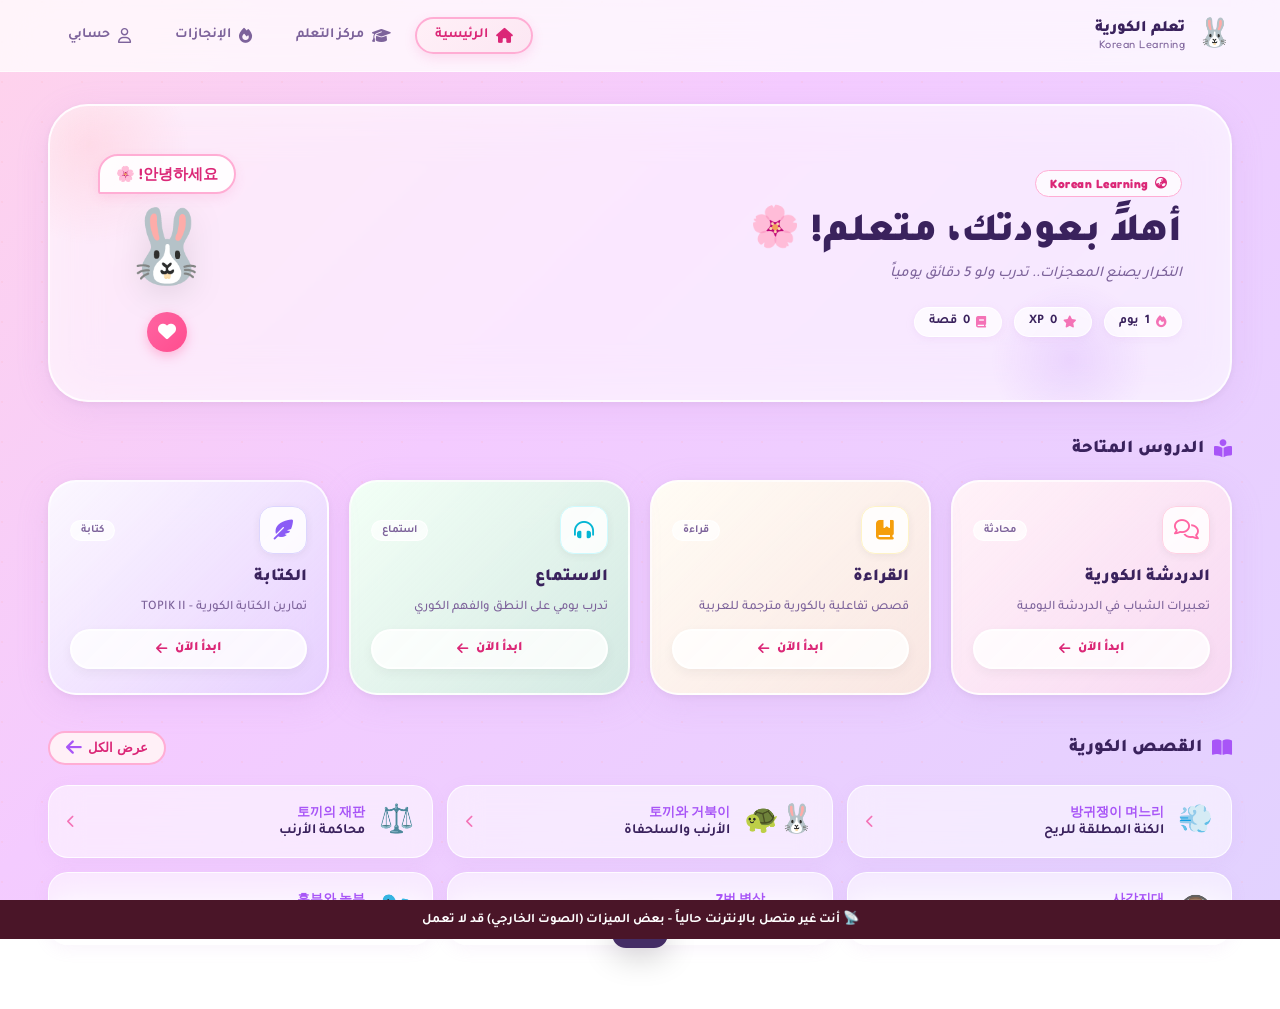
==== commit c3703b88: "Add files via upload" ====
--- a/index.html
+++ b/index.html
@@ -9,6 +9,7 @@
     <link rel="preconnect" href="https://fonts.gstatic.com" crossorigin>
     <link href="https://fonts.googleapis.com/css2?family=Tajawal:wght@400;500;700;900&family=Fredoka:wght@400;600;700&display=swap" rel="stylesheet">
     <link rel="stylesheet" href="https://cdnjs.cloudflare.com/ajax/libs/font-awesome/6.4.0/css/all.min.css">
+    <link rel="manifest" href="manifest.json">
     <link rel="stylesheet" href="style.css">
 </head>
 <body>
@@ -761,14 +762,7 @@
             `).join('');
         }
 
-        function showToast(msg) {
-            const t = document.getElementById('toastWeb');
-            t.textContent = msg;
-            t.classList.add('show');
-            setTimeout(() => t.classList.remove('show'), 3000);
-        }
-        window.showToast = showToast;
-        window.showStoryToast = showToast;
+        /* showToast مُعرَّفة في web-adapter.js — لا داعي لإعادة التعريف هنا */
     </script>
     <script src="data.js"></script>
     <script src="data2.js"></script>
--- a/style.css
+++ b/style.css
@@ -1458,6 +1458,17 @@
 .wave-bars span:nth-child(4) { animation-delay: 0.3s; }
 .wave-bars span:nth-child(5) { animation-delay: 0.15s; }
 @keyframes soundwave { 0%, 100% { transform: scaleY(1); } 50% { transform: scaleY(2.2); } }
+
+/* Toast animations used by JS (showToast / showStoryToast) */
+@keyframes xpPop {
+    0%   { opacity: 0; transform: translateX(-50%) scale(0.7); }
+    60%  { transform: translateX(-50%) scale(1.1); }
+    100% { opacity: 1; transform: translateX(-50%) scale(1); }
+}
+@keyframes xpFadeOut {
+    from { opacity: 1; }
+    to   { opacity: 0; transform: translateX(-50%) translateY(-10px); }
+}
 
 /* Horror story darkening */
 .horror-story .story-container { background: rgba(20,10,40,0.7); color: #e0d0ff; border-color: rgba(100,60,150,0.4); }
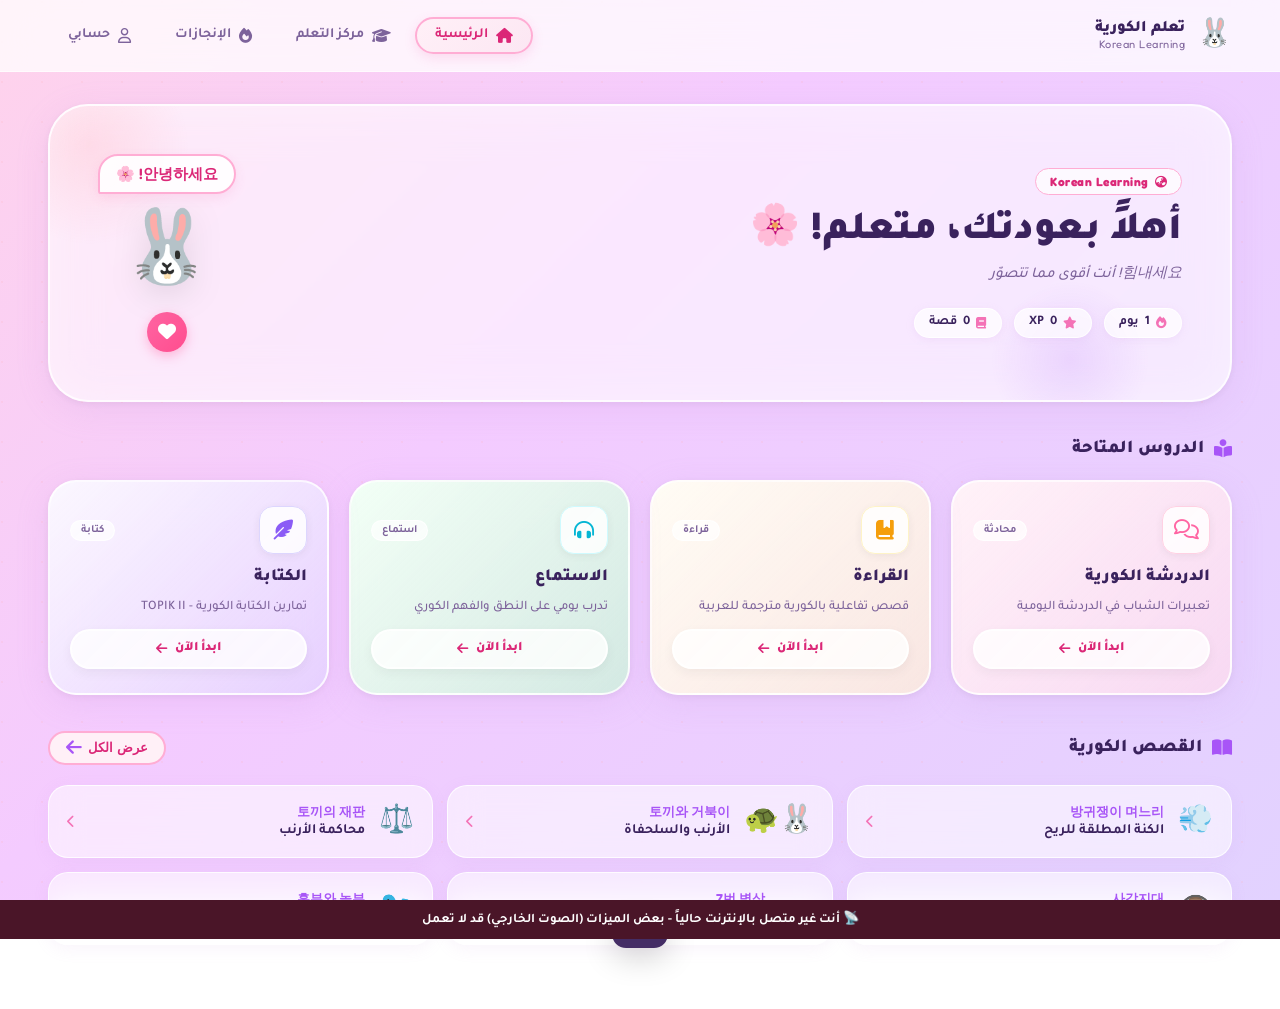
==== commit a29b0ca0: "Add files via upload" ====
--- a/index.html
+++ b/index.html
@@ -9,7 +9,6 @@
     <link rel="preconnect" href="https://fonts.gstatic.com" crossorigin>
     <link href="https://fonts.googleapis.com/css2?family=Tajawal:wght@400;500;700;900&family=Fredoka:wght@400;600;700&display=swap" rel="stylesheet">
     <link rel="stylesheet" href="https://cdnjs.cloudflare.com/ajax/libs/font-awesome/6.4.0/css/all.min.css">
-    <link rel="manifest" href="manifest.json">
     <link rel="stylesheet" href="style.css">
 </head>
 <body>
@@ -762,14 +761,21 @@
             `).join('');
         }
 
-        /* showToast مُعرَّفة في web-adapter.js — لا داعي لإعادة التعريف هنا */
+        function showToast(msg) {
+            const t = document.getElementById('toastWeb');
+            t.textContent = msg;
+            t.classList.add('show');
+            setTimeout(() => t.classList.remove('show'), 3000);
+        }
+        window.showToast = showToast;
+        window.showStoryToast = showToast;
     </script>
     <script src="data.js"></script>
     <script src="data2.js"></script>
     <script src="data3.js"></script>
     <script src="data4.js"></script>
-    <script src="web-adapter.js"></script>
-    <script src="script.js"></script>
+    <script src="web-adapter.js?v=2"></script>
+    <script src="script.js?v=2"></script>
     <script src="app-patches.js"></script>
     <script>
         // After all scripts loaded, update hero stats
--- a/style.css
+++ b/style.css
@@ -1523,8 +1523,20 @@
     .lessons-grid { grid-template-columns: repeat(2, 1fr); }
     .learn-desktop-grid { grid-template-columns: repeat(2, 1fr); }
     .motive-card { grid-column: 1 / -1; }
-    .story-web-layout { grid-template-columns: 1fr; }
-    .story-sidebar { position: static; }
+    .story-web-layout {
+        display: flex;
+        flex-direction: column;
+        gap: 16px;
+    }
+    .story-sidebar {
+        position: static;
+        padding: 20px;
+        border-radius: var(--r-lg);
+        gap: 12px;
+    }
+    .story-sidebar .story-back-web { align-self: flex-start; }
+    .story-content-web { width: 100%; }
+    .story-container { padding: 20px; border-radius: var(--r-lg); min-height: unset; }
     .hamburger { display: flex; }
     .nav-links { display: none; }
 }
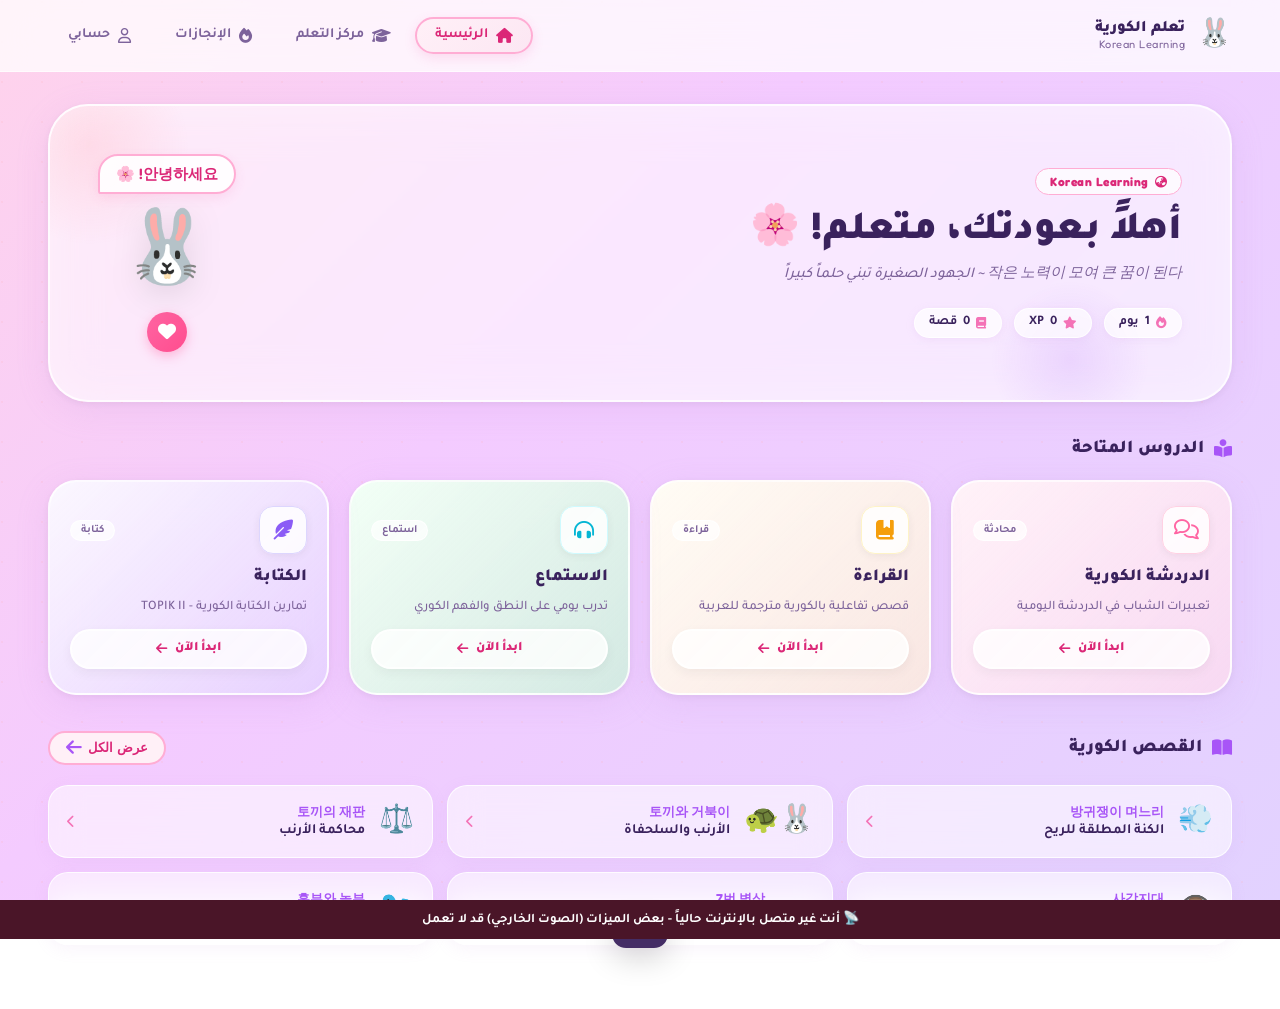
==== commit a72e100e: "Update index.html" ====
--- a/index.html
+++ b/index.html
@@ -9,6 +9,7 @@
     <link rel="preconnect" href="https://fonts.gstatic.com" crossorigin>
     <link href="https://fonts.googleapis.com/css2?family=Tajawal:wght@400;500;700;900&family=Fredoka:wght@400;600;700&display=swap" rel="stylesheet">
     <link rel="stylesheet" href="https://cdnjs.cloudflare.com/ajax/libs/font-awesome/6.4.0/css/all.min.css">
+    <link rel="manifest" href="manifest.json">
     <link rel="stylesheet" href="style.css">
 </head>
 <body>
@@ -372,319 +373,6 @@
             <div id="content" class="stories-web-grid"></div>
         </section>
 
-        <!-- ========== شاشات القصص التفصيلية ========== -->
-        <!-- Stories 0-9 (children & fun) -->
-        <section class="story-view-screen" id="story-screen-0">
-            <div class="story-web-layout">
-                <div class="story-sidebar">
-                    <button class="story-back-web" onclick="switchToStoriesList()"><i class="fa-solid fa-arrow-right"></i> رجوع</button>
-                    <div class="story-meta-web">
-                        <h1>💨 방귀쟁이 며느리</h1>
-                        <p class="story-cat-tag">قصص أطفال</p>
-                    </div>
-                    <button class="audio-btn-web" id="audioBtn0" onclick="toggleAudio(0)">
-                        <span id="btnContent0"><i class="fa-solid fa-play"></i> تشغيل الصوت</span>
-                    </button>
-                    <div class="tts-status" id="ttsStatus0"></div>
-                    <div class="lesson web-lesson">
-                        <strong>📌 الدرس المستفاد</strong><br>
-                        الصدق والطبيعة هما أساس الراحة. ما تعتبره عيباً قد يكون مصدر قوتك الحقيقية.
-                    </div>
-                    <button class="done-btn-web" onclick="completeStoryAndGoBack()">أنهيت القصة بنجاح! 🎉</button>
-                </div>
-                <div class="story-content-web">
-                    <div class="story-container" id="storyText0"></div>
-                </div>
-            </div>
-        </section>
-
-        <section class="story-view-screen" id="story-screen-1">
-            <div class="story-web-layout">
-                <div class="story-sidebar">
-                    <button class="story-back-web" onclick="switchToStoriesList()"><i class="fa-solid fa-arrow-right"></i> رجوع</button>
-                    <div class="story-meta-web">
-                        <h1>🐰🐢 토끼와 거북이</h1>
-                        <p class="story-cat-tag">قصص أطفال</p>
-                    </div>
-                    <button class="audio-btn-web" id="audioBtn1" onclick="toggleAudio(1)">
-                        <span id="btnContent1"><i class="fa-solid fa-play"></i> تشغيل الصوت</span>
-                    </button>
-                    <div class="tts-status" id="ttsStatus1"></div>
-                    <div class="lesson web-lesson">
-                        <strong>📌 الدرس المستفاد</strong><br>
-                        النجاح لا يحتاج سرعة، يحتاج استمرار. اللي يكمل للنهاية يفوز.
-                    </div>
-                    <button class="done-btn-web" onclick="completeStoryAndGoBack()">أنهيت القصة بنجاح! 🎉</button>
-                </div>
-                <div class="story-content-web">
-                    <div class="story-container" id="storyText1"></div>
-                </div>
-            </div>
-        </section>
-
-        <section class="story-view-screen" id="story-screen-2">
-            <div class="story-web-layout">
-                <div class="story-sidebar">
-                    <button class="story-back-web" onclick="switchToStoriesList()"><i class="fa-solid fa-arrow-right"></i> رجوع</button>
-                    <div class="story-meta-web">
-                        <h1>🐦 흥부와 놀부</h1>
-                        <p class="story-cat-tag">قصص أطفال</p>
-                    </div>
-                    <button class="audio-btn-web" id="audioBtn2" onclick="toggleAudio(2)">
-                        <span id="btnContent2"><i class="fa-solid fa-play"></i> تشغيل الصوت</span>
-                    </button>
-                    <div class="tts-status" id="ttsStatus2"></div>
-                    <div class="lesson web-lesson">
-                        <strong>📌 الدرس المستفاد</strong><br>
-                        الطيب والخير يرجعان لصاحبهما. ازرع الخير بنية صادقة ولا تحسد.
-                    </div>
-                    <button class="done-btn-web" onclick="completeStoryAndGoBack()">أنهيت القصة بنجاح! 🎉</button>
-                </div>
-                <div class="story-content-web">
-                    <div class="story-container" id="storyText2"></div>
-                </div>
-            </div>
-        </section>
-
-        <section class="story-view-screen" id="story-screen-3">
-            <div class="story-web-layout">
-                <div class="story-sidebar">
-                    <button class="story-back-web" onclick="switchToStoriesList()"><i class="fa-solid fa-arrow-right"></i> رجوع</button>
-                    <div class="story-meta-web"><h1>🐰🐯 토끼와 호랑이</h1><p class="story-cat-tag">قصص أطفال</p></div>
-                    <button class="audio-btn-web" id="audioBtn3" onclick="toggleAudio(3)"><span id="btnContent3"><i class="fa-solid fa-play"></i> تشغيل الصوت</span></button>
-                    <div class="tts-status" id="ttsStatus3"></div>
-                    <div class="lesson web-lesson"><strong>📌 الدرس المستفاد</strong><br>القوة البدنية وحدها لا تكفي. الذكاء والهدوء يهزمان أي خطر.</div>
-                    <button class="done-btn-web" onclick="completeStoryAndGoBack()">أنهيت القصة بنجاح! 🎉</button>
-                </div>
-                <div class="story-content-web"><div class="story-container" id="storyText3"></div></div>
-            </div>
-        </section>
-
-        <section class="story-view-screen" id="story-screen-4">
-            <div class="story-web-layout">
-                <div class="story-sidebar">
-                    <button class="story-back-web" onclick="switchToStoriesList()"><i class="fa-solid fa-arrow-right"></i> رجوع</button>
-                    <div class="story-meta-web"><h1>💧 젊어지는 샘물</h1><p class="story-cat-tag">قصص أطفال</p></div>
-                    <button class="audio-btn-web" id="audioBtn4" onclick="toggleAudio(4)"><span id="btnContent4"><i class="fa-solid fa-play"></i> تشغيل الصوت</span></button>
-                    <div class="tts-status" id="ttsStatus4"></div>
-                    <div class="lesson web-lesson"><strong>📌 الدرس المستفاد</strong><br>الطمع والجشع دائماً يؤديان لنتائج عكسية. القناعة كنز لا يفنى.</div>
-                    <button class="done-btn-web" onclick="completeStoryAndGoBack()">أنهيت القصة بنجاح! 🎉</button>
-                </div>
-                <div class="story-content-web"><div class="story-container" id="storyText4"></div></div>
-            </div>
-        </section>
-
-        <section class="story-view-screen" id="story-screen-5">
-            <div class="story-web-layout">
-                <div class="story-sidebar">
-                    <button class="story-back-web" onclick="switchToStoriesList()"><i class="fa-solid fa-arrow-right"></i> رجوع</button>
-                    <div class="story-meta-web"><h1>🍉 당나귀 알</h1><p class="story-cat-tag">قصص أطفال</p></div>
-                    <button class="audio-btn-web" id="audioBtn5" onclick="toggleAudio(5)"><span id="btnContent5"><i class="fa-solid fa-play"></i> تشغيل الصوت</span></button>
-                    <div class="tts-status" id="ttsStatus5"></div>
-                    <div class="lesson web-lesson"><strong>📌 الدرس المستفاد</strong><br>العلم والمعرفة ضروريان. اسأل أهل الخبرة قبل أن تنخدع.</div>
-                    <button class="done-btn-web" onclick="completeStoryAndGoBack()">أنهيت القصة بنجاح! 🎉</button>
-                </div>
-                <div class="story-content-web"><div class="story-container" id="storyText5"></div></div>
-            </div>
-        </section>
-
-        <section class="story-view-screen" id="story-screen-6">
-            <div class="story-web-layout">
-                <div class="story-sidebar">
-                    <button class="story-back-web" onclick="switchToStoriesList()"><i class="fa-solid fa-arrow-right"></i> رجوع</button>
-                    <div class="story-meta-web"><h1>🧂 요술 맷돌</h1><p class="story-cat-tag">قصص أطفال</p></div>
-                    <button class="audio-btn-web" id="audioBtn6" onclick="toggleAudio(6)"><span id="btnContent6"><i class="fa-solid fa-play"></i> تشغيل الصوت</span></button>
-                    <div class="tts-status" id="ttsStatus6"></div>
-                    <div class="lesson web-lesson"><strong>📌 الدرس المستفاد</strong><br>الطمع والسرقة لا يجلبان إلا الهلاك. القناعة راحة.</div>
-                    <button class="done-btn-web" onclick="completeStoryAndGoBack()">أنهيت القصة بنجاح! 🎉</button>
-                </div>
-                <div class="story-content-web"><div class="story-container" id="storyText6"></div></div>
-            </div>
-        </section>
-
-        <section class="story-view-screen" id="story-screen-7">
-            <div class="story-web-layout">
-                <div class="story-sidebar">
-                    <button class="story-back-web" onclick="switchToStoriesList()"><i class="fa-solid fa-arrow-right"></i> رجوع</button>
-                    <div class="story-meta-web"><h1>⚖️ 토끼의 재판</h1><p class="story-cat-tag">قصص ممتعة</p></div>
-                    <button class="audio-btn-web" id="audioBtn7" onclick="toggleAudio(7)"><span id="btnContent7"><i class="fa-solid fa-play"></i> تشغيل الصوت</span></button>
-                    <div class="tts-status" id="ttsStatus7"></div>
-                    <div class="lesson web-lesson"><strong>📌 الدرس المستفاد</strong><br>الذكاء ينتصر على القوة الغاشمة. العقل هو أقوى سلاح.</div>
-                    <button class="done-btn-web" onclick="completeStoryAndGoBack()">أنهيت القصة بنجاح! 🎉</button>
-                </div>
-                <div class="story-content-web"><div class="story-container" id="storyText7"></div></div>
-            </div>
-        </section>
-
-        <section class="story-view-screen" id="story-screen-8">
-            <div class="story-web-layout">
-                <div class="story-sidebar">
-                    <button class="story-back-web" onclick="switchToStoriesList()"><i class="fa-solid fa-arrow-right"></i> رجوع</button>
-                    <div class="story-meta-web"><h1>🐓 수탉과 왕관</h1><p class="story-cat-tag">قصص ممتعة</p></div>
-                    <button class="audio-btn-web" id="audioBtn8" onclick="toggleAudio(8)"><span id="btnContent8"><i class="fa-solid fa-play"></i> تشغيل الصوت</span></button>
-                    <div class="tts-status" id="ttsStatus8"></div>
-                    <div class="lesson web-lesson"><strong>📌 الدرس المستفاد</strong><br>لا تنخدع بكلام المتملقين. الغرور يؤدي إلى الخسارة.</div>
-                    <button class="done-btn-web" onclick="completeStoryAndGoBack()">أنهيت القصة بنجاح! 🎉</button>
-                </div>
-                <div class="story-content-web"><div class="story-container" id="storyText8"></div></div>
-            </div>
-        </section>
-
-        <section class="story-view-screen" id="story-screen-9">
-            <div class="story-web-layout">
-                <div class="story-sidebar">
-                    <button class="story-back-web" onclick="switchToStoriesList()"><i class="fa-solid fa-arrow-right"></i> رجوع</button>
-                    <div class="story-meta-web"><h1>🐭 생쥐들과 방울</h1><p class="story-cat-tag">قصص ممتعة</p></div>
-                    <button class="audio-btn-web" id="audioBtn9" onclick="toggleAudio(9)"><span id="btnContent9"><i class="fa-solid fa-play"></i> تشغيل الصوت</span></button>
-                    <div class="tts-status" id="ttsStatus9"></div>
-                    <div class="lesson web-lesson"><strong>📌 الدرس المستفاد</strong><br>أفضل الخطط لا قيمة لها بدون الشجاعة لتنفيذها.</div>
-                    <button class="done-btn-web" onclick="completeStoryAndGoBack()">أنهيت القصة بنجاح! 🎉</button>
-                </div>
-                <div class="story-content-web"><div class="story-container" id="storyText9"></div></div>
-            </div>
-        </section>
-
-        <!-- Horror Stories 10-19 -->
-        <section class="story-view-screen horror-story" id="story-screen-10">
-            <div class="story-web-layout">
-                <div class="story-sidebar dark-sidebar">
-                    <button class="story-back-web" onclick="switchToStoriesList()"><i class="fa-solid fa-arrow-right"></i> رجوع</button>
-                    <div class="story-meta-web"><h1>👁️ 사각지대</h1><p class="story-cat-tag horror-tag">قصص رعب</p></div>
-                    <button class="audio-btn-web" id="audioBtn10" onclick="toggleAudio(10)"><span id="btnContent10"><i class="fa-solid fa-play"></i> تشغيل الصوت</span></button>
-                    <div class="tts-status" id="ttsStatus10"></div>
-                    <div class="lesson web-lesson dark-lesson"><strong>📌 الدرس المستفاد</strong><br>الرعب الحقيقي لا يأتي من الخارج، بل من أعماق النفس البشرية.</div>
-                    <button class="done-btn-web" onclick="completeStoryAndGoBack()">أنهيت القصة بنجاح! 🎉</button>
-                </div>
-                <div class="story-content-web"><div class="story-container" id="storyText10"></div></div>
-            </div>
-        </section>
-
-        <section class="story-view-screen horror-story" id="story-screen-11">
-            <div class="story-web-layout">
-                <div class="story-sidebar dark-sidebar">
-                    <button class="story-back-web" onclick="switchToStoriesList()"><i class="fa-solid fa-arrow-right"></i> رجوع</button>
-                    <div class="story-meta-web"><h1>🛏️ 7번 병상</h1><p class="story-cat-tag horror-tag">قصص رعب</p></div>
-                    <button class="audio-btn-web" id="audioBtn11" onclick="toggleAudio(11)"><span id="btnContent11"><i class="fa-solid fa-play"></i> تشغيل الصوت</span></button>
-                    <div class="tts-status" id="ttsStatus11"></div>
-                    <div class="lesson web-lesson dark-lesson"><strong>📌 الدرس المستفاد</strong><br>العقل البشري قد يكون أعظم سجّان لنفسه.</div>
-                    <button class="done-btn-web" onclick="completeStoryAndGoBack()">أنهيت القصة بنجاح! 🎉</button>
-                </div>
-                <div class="story-content-web"><div class="story-container" id="storyText11"></div></div>
-            </div>
-        </section>
-
-        <section class="story-view-screen horror-story" id="story-screen-12">
-            <div class="story-web-layout">
-                <div class="story-sidebar dark-sidebar">
-                    <button class="story-back-web" onclick="switchToStoriesList()"><i class="fa-solid fa-arrow-right"></i> رجوع</button>
-                    <div class="story-meta-web"><h1>📞 집 안에서 걸려 온 전화</h1><p class="story-cat-tag horror-tag">قصص رعب</p></div>
-                    <button class="audio-btn-web" id="audioBtn12" onclick="toggleAudio(12)"><span id="btnContent12"><i class="fa-solid fa-play"></i> تشغيل الصوت</span></button>
-                    <div class="tts-status" id="ttsStatus12"></div>
-                    <div class="lesson web-lesson dark-lesson"><strong>📌 الدرس المستفاد</strong><br>الخطر قد يكون مختبئاً في ظلال منازلنا.</div>
-                    <button class="done-btn-web" onclick="completeStoryAndGoBack()">أنهيت القصة بنجاح! 🎉</button>
-                </div>
-                <div class="story-content-web"><div class="story-container" id="storyText12"></div></div>
-            </div>
-        </section>
-
-        <section class="story-view-screen horror-story" id="story-screen-13">
-            <div class="story-web-layout">
-                <div class="story-sidebar dark-sidebar">
-                    <button class="story-back-web" onclick="switchToStoriesList()"><i class="fa-solid fa-arrow-right"></i> رجوع</button>
-                    <div class="story-meta-web"><h1>👂 이식된 목소리</h1><p class="story-cat-tag horror-tag">قصص رعب</p></div>
-                    <button class="audio-btn-web" id="audioBtn13" onclick="toggleAudio(13)"><span id="btnContent13"><i class="fa-solid fa-play"></i> تشغيل الصوت</span></button>
-                    <div class="tts-status" id="ttsStatus13"></div>
-                    <div class="lesson web-lesson dark-lesson"><strong>📌 الدرس المستفاد</strong><br>التكنولوجيا قد تسمح لنا بسماع ما لم يُخلق لنا أن نسمعه.</div>
-                    <button class="done-btn-web" onclick="completeStoryAndGoBack()">أنهيت القصة بنجاح! 🎉</button>
-                </div>
-                <div class="story-content-web"><div class="story-container" id="storyText13"></div></div>
-            </div>
-        </section>
-
-        <section class="story-view-screen horror-story" id="story-screen-14">
-            <div class="story-web-layout">
-                <div class="story-sidebar dark-sidebar">
-                    <button class="story-back-web" onclick="switchToStoriesList()"><i class="fa-solid fa-arrow-right"></i> رجوع</button>
-                    <div class="story-meta-web"><h1>📄 하얀 페이지</h1><p class="story-cat-tag horror-tag">قصص رعب</p></div>
-                    <button class="audio-btn-web" id="audioBtn14" onclick="toggleAudio(14)"><span id="btnContent14"><i class="fa-solid fa-play"></i> تشغيل الصوت</span></button>
-                    <div class="tts-status" id="ttsStatus14"></div>
-                    <div class="lesson web-lesson dark-lesson"><strong>📌 الدرس المستفاد</strong><br>هل نحن بشر حقيقيون أم مجرد سطور في محاكاة؟</div>
-                    <button class="done-btn-web" onclick="completeStoryAndGoBack()">أنهيت القصة بنجاح! 🎉</button>
-                </div>
-                <div class="story-content-web"><div class="story-container" id="storyText14"></div></div>
-            </div>
-        </section>
-
-        <section class="story-view-screen horror-story" id="story-screen-15">
-            <div class="story-web-layout">
-                <div class="story-sidebar dark-sidebar">
-                    <button class="story-back-web" onclick="switchToStoriesList()"><i class="fa-solid fa-arrow-right"></i> رجوع</button>
-                    <div class="story-meta-web"><h1>🛗 잃어버린 층</h1><p class="story-cat-tag horror-tag">قصص رعب</p></div>
-                    <button class="audio-btn-web" id="audioBtn15" onclick="toggleAudio(15)"><span id="btnContent15"><i class="fa-solid fa-play"></i> تشغيل الصوت</span></button>
-                    <div class="tts-status" id="ttsStatus15"></div>
-                    <div class="lesson web-lesson dark-lesson"><strong>📌 الدرس المستفاد</strong><br>هناك عوالم تعيش بين طيات واقعنا، لا تنزل في المحطة الخطأ.</div>
-                    <button class="done-btn-web" onclick="completeStoryAndGoBack()">أنهيت القصة بنجاح! 🎉</button>
-                </div>
-                <div class="story-content-web"><div class="story-container" id="storyText15"></div></div>
-            </div>
-        </section>
-
-        <section class="story-view-screen horror-story" id="story-screen-16">
-            <div class="story-web-layout">
-                <div class="story-sidebar dark-sidebar">
-                    <button class="story-back-web" onclick="switchToStoriesList()"><i class="fa-solid fa-arrow-right"></i> رجوع</button>
-                    <div class="story-meta-web"><h1>🧱 벽 속의 손님</h1><p class="story-cat-tag horror-tag">قصص رعب</p></div>
-                    <button class="audio-btn-web" id="audioBtn16" onclick="toggleAudio(16)"><span id="btnContent16"><i class="fa-solid fa-play"></i> تشغيل الصوت</span></button>
-                    <div class="tts-status" id="ttsStatus16"></div>
-                    <div class="lesson web-lesson dark-lesson"><strong>📌 الدرس المستفاد</strong><br>العقل المنعزل قد يخلق حقيقة بديلة كاملة ليهرب من الوحدة.</div>
-                    <button class="done-btn-web" onclick="completeStoryAndGoBack()">أنهيت القصة بنجاح! 🎉</button>
-                </div>
-                <div class="story-content-web"><div class="story-container" id="storyText16"></div></div>
-            </div>
-        </section>
-
-        <section class="story-view-screen horror-story" id="story-screen-17">
-            <div class="story-web-layout">
-                <div class="story-sidebar dark-sidebar">
-                    <button class="story-back-web" onclick="switchToStoriesList()"><i class="fa-solid fa-arrow-right"></i> رجوع</button>
-                    <div class="story-meta-web"><h1>📻 한밤의 라디오 방송</h1><p class="story-cat-tag horror-tag">قصص رعب</p></div>
-                    <button class="audio-btn-web" id="audioBtn17" onclick="toggleAudio(17)"><span id="btnContent17"><i class="fa-solid fa-play"></i> تشغيل الصوت</span></button>
-                    <div class="tts-status" id="ttsStatus17"></div>
-                    <div class="lesson web-lesson dark-lesson"><strong>📌 الدرس المستفاد</strong><br>كم من الأصوات التي نسمعها يومياً هي حقيقية حقاً؟</div>
-                    <button class="done-btn-web" onclick="completeStoryAndGoBack()">أنهيت القصة بنجاح! 🎉</button>
-                </div>
-                <div class="story-content-web"><div class="story-container" id="storyText17"></div></div>
-            </div>
-        </section>
-
-        <section class="story-view-screen horror-story" id="story-screen-18">
-            <div class="story-web-layout">
-                <div class="story-sidebar dark-sidebar">
-                    <button class="story-back-web" onclick="switchToStoriesList()"><i class="fa-solid fa-arrow-right"></i> رجوع</button>
-                    <div class="story-meta-web"><h1>⚖️ 과도한 무게</h1><p class="story-cat-tag horror-tag">قصص رعب</p></div>
-                    <button class="audio-btn-web" id="audioBtn18" onclick="toggleAudio(18)"><span id="btnContent18"><i class="fa-solid fa-play"></i> تشغيل الصوت</span></button>
-                    <div class="tts-status" id="ttsStatus18"></div>
-                    <div class="lesson web-lesson dark-lesson"><strong>📌 الدرس المستفاد</strong><br>أكثر الكوابيس رعباً تأتي من المساحات التي نعتقد أنها آمنة.</div>
-                    <button class="done-btn-web" onclick="completeStoryAndGoBack()">أنهيت القصة بنجاح! 🎉</button>
-                </div>
-                <div class="story-content-web"><div class="story-container" id="storyText18"></div></div>
-            </div>
-        </section>
-
-        <section class="story-view-screen horror-story" id="story-screen-19">
-            <div class="story-web-layout">
-                <div class="story-sidebar dark-sidebar">
-                    <button class="story-back-web" onclick="switchToStoriesList()"><i class="fa-solid fa-arrow-right"></i> رجوع</button>
-                    <div class="story-meta-web"><h1>🖼️ 움직이는 그림</h1><p class="story-cat-tag horror-tag">قصص رعب</p></div>
-                    <button class="audio-btn-web" id="audioBtn19" onclick="toggleAudio(19)"><span id="btnContent19"><i class="fa-solid fa-play"></i> تشغيل الصوت</span></button>
-                    <div class="tts-status" id="ttsStatus19"></div>
-                    <div class="lesson web-lesson dark-lesson"><strong>📌 الدرس المستفاد</strong><br>بعض النظرات تبقى محفورة في الذاكرة للأبد.</div>
-                    <button class="done-btn-web" onclick="completeStoryAndGoBack()">أنهيت القصة بنجاح! 🎉</button>
-                </div>
-                <div class="story-content-web"><div class="story-container" id="storyText19"></div></div>
-            </div>
-        </section>
-
     </main>
 
     <!-- Toast Notification -->
@@ -761,21 +449,14 @@
             `).join('');
         }
 
-        function showToast(msg) {
-            const t = document.getElementById('toastWeb');
-            t.textContent = msg;
-            t.classList.add('show');
-            setTimeout(() => t.classList.remove('show'), 3000);
-        }
-        window.showToast = showToast;
-        window.showStoryToast = showToast;
+        /* showToast مُعرَّفة في web-adapter.js — لا داعي لإعادة التعريف هنا */
     </script>
     <script src="data.js"></script>
     <script src="data2.js"></script>
     <script src="data3.js"></script>
     <script src="data4.js"></script>
-    <script src="web-adapter.js?v=2"></script>
-    <script src="script.js?v=2"></script>
+    <script src="web-adapter.js"></script>
+    <script src="script.js"></script>
     <script src="app-patches.js"></script>
     <script>
         // After all scripts loaded, update hero stats
--- a/style.css
+++ b/style.css
@@ -1561,3 +1561,350 @@
 @media (max-width: 380px) {
     .stories-web-grid { grid-template-columns: 1fr; }
 }
+
+/* ================================================================
+   STORY PAGE  —  النظام الجديد الكامل لصفحات القصص
+   ================================================================ */
+
+/* حاوية الصفحة */
+.story-page {
+    min-height: calc(100vh - var(--nav-h));
+    padding-bottom: 60px;
+    animation: fadeSlideIn 0.35s var(--ease-smooth);
+}
+
+/* وضع الرعب */
+.story-page--dark {
+    background: linear-gradient(135deg, #1a0a2e 0%, #2d1050 60%, #0f0520 100%);
+    background-attachment: fixed;
+    min-height: 100vh;
+}
+.story-page--dark::before { display:none; }
+
+/* ── شريط العودة ── */
+.sp-topbar {
+    display: flex;
+    align-items: center;
+    justify-content: space-between;
+    margin-bottom: 24px;
+    gap: 12px;
+    flex-wrap: wrap;
+}
+
+.sp-back-btn {
+    display: inline-flex;
+    align-items: center;
+    gap: 8px;
+    padding: 10px 22px;
+    background: rgba(255,255,255,0.85);
+    border: 2px solid var(--pink-200);
+    border-radius: var(--r-pill);
+    font-size: 14px;
+    font-weight: 700;
+    color: var(--pink-600);
+    cursor: pointer;
+    font-family: 'Tajawal', sans-serif;
+    transition: all 0.2s var(--ease-smooth);
+    backdrop-filter: blur(10px);
+}
+.sp-back-btn:hover {
+    background: var(--pink-500);
+    color: white;
+    border-color: var(--pink-500);
+    transform: translateX(3px);
+}
+.story-page--dark .sp-back-btn {
+    background: rgba(255,255,255,0.1);
+    border-color: rgba(249,168,212,0.35);
+    color: #f9a8d4;
+}
+.story-page--dark .sp-back-btn:hover {
+    background: rgba(249,168,212,0.25);
+    color: white;
+}
+
+.sp-tab-badge {
+    padding: 6px 16px;
+    border-radius: var(--r-pill);
+    font-size: 12px;
+    font-weight: 700;
+    background: var(--pink-100);
+    color: var(--pink-600);
+    border: 1.5px solid var(--pink-200);
+}
+.story-page--dark .sp-tab-badge {
+    background: rgba(100,40,150,0.4);
+    color: #e879f9;
+    border-color: rgba(232,121,249,0.4);
+}
+
+/* ── البطاقة الرئيسية ── */
+.sp-card {
+    background: rgba(255,255,255,0.6);
+    backdrop-filter: blur(24px);
+    -webkit-backdrop-filter: blur(24px);
+    border: 2px solid rgba(255,255,255,0.85);
+    border-radius: var(--r-xl);
+    padding: clamp(24px, 4vw, 48px);
+    box-shadow: var(--card-shadow);
+    display: flex;
+    flex-direction: column;
+    gap: 20px;
+    max-width: 860px;
+    margin: 0 auto;
+}
+.story-page--dark .sp-card {
+    background: rgba(20,8,40,0.75);
+    border-color: rgba(120,60,180,0.4);
+    box-shadow: 0 8px 40px rgba(0,0,0,0.5);
+}
+
+/* ── العنوان ── */
+.sp-title-row { text-align: center; }
+.sp-title {
+    font-family: 'Fredoka', sans-serif;
+    font-size: clamp(22px, 3.5vw, 34px);
+    font-weight: 700;
+    color: var(--text-dark);
+    direction: ltr;
+    text-align: center;
+    line-height: 1.3;
+}
+.story-page--dark .sp-title { color: #f3e8ff; }
+
+/* ── زر الصوت ── */
+.sp-audio-btn {
+    width: 100%;
+    display: flex;
+    align-items: center;
+    justify-content: center;
+    gap: 12px;
+    padding: 16px 24px;
+    background: linear-gradient(135deg, #ff65a3, #ec4899);
+    color: white;
+    border: none;
+    border-radius: var(--r-lg);
+    font-size: 16px;
+    font-weight: 900;
+    font-family: 'Tajawal', sans-serif;
+    cursor: pointer;
+    box-shadow: 0 6px 24px rgba(236,72,153,0.4);
+    transition: all 0.25s var(--ease-smooth);
+}
+.sp-audio-btn:hover {
+    transform: translateY(-2px);
+    box-shadow: 0 10px 32px rgba(236,72,153,0.55);
+}
+.sp-audio-btn:active { transform: scale(0.98); }
+
+/* ── حالة TTS ── */
+.sp-tts-status {
+    text-align: center;
+    font-size: 13px;
+    font-weight: 700;
+    color: #a78bfa;
+    min-height: 18px;
+    margin-top: -8px;
+}
+
+/* ── حاوية النص المتحركة ── */
+.sp-story-scroll {
+    max-height: 420px;
+    overflow-y: auto;
+    border-radius: var(--r-lg);
+    padding: 4px 2px;
+    scroll-behavior: smooth;
+
+    /* شريط التمرير الجميل */
+    scrollbar-width: thin;
+    scrollbar-color: var(--pink-300, #f9a8d4) transparent;
+}
+.sp-story-scroll::-webkit-scrollbar { width: 5px; }
+.sp-story-scroll::-webkit-scrollbar-track { background: transparent; }
+.sp-story-scroll::-webkit-scrollbar-thumb { background: var(--pink-300, #f9a8d4); border-radius: 10px; }
+
+/* ── نص القصة داخل الحاوية ── */
+.sp-story-text {
+    background: rgba(255,255,255,0.55);
+    border-radius: var(--r-lg);
+    padding: 24px 28px;
+    border: 1.5px solid rgba(255,255,255,0.8);
+    line-height: 2.2;
+}
+.story-page--dark .sp-story-text {
+    background: rgba(10,5,25,0.5);
+    border-color: rgba(120,60,180,0.3);
+}
+
+/* جمل الكورية */
+.sp-kr {
+    direction: ltr;
+    text-align: left;
+    font-family: 'Fredoka', sans-serif;
+    font-size: 17px;
+    font-weight: 600;
+    color: #5c3b87;
+    margin-top: 18px;
+    padding: 6px 10px;
+    border-radius: 10px;
+    transition: background 0.25s, padding 0.25s;
+}
+.story-page--dark .sp-kr { color: #c4b5fd; }
+
+/* جمل العربية */
+.sp-ar {
+    direction: rtl;
+    text-align: right;
+    font-size: 15px;
+    font-weight: 500;
+    color: #2b114d;
+    margin-bottom: 4px;
+    transition: opacity 0.25s, font-weight 0.25s;
+}
+.story-page--dark .sp-ar { color: #d0b0f0; }
+
+/* تمييز الجملة النشطة (يُضبط من script.js) */
+.sp-kr.active-kr {
+    background: rgba(147,112,219,0.22);
+    padding: 8px 12px;
+}
+.sp-ar.active-ar {
+    font-weight: 900;
+    opacity: 1 !important;
+}
+
+/* ── الدرس المستفاد ── */
+.sp-lesson {
+    background: rgba(255,245,251,0.85);
+    border: 2px dashed #ff65a3;
+    border-radius: var(--r-md);
+    padding: 18px 20px;
+    font-size: 14px;
+    line-height: 1.85;
+    color: var(--text-dark);
+}
+.story-page--dark .sp-lesson {
+    background: rgba(80,30,100,0.3);
+    border-color: rgba(232,121,249,0.45);
+    color: #f3e8ff;
+}
+
+/* ── زر الإنهاء ── */
+.sp-done-btn {
+    width: 100%;
+    padding: 16px;
+    background: white;
+    color: var(--text-dark);
+    border: 3px solid #d4b5ff;
+    border-radius: var(--r-lg);
+    font-size: 16px;
+    font-weight: 900;
+    font-family: 'Tajawal', sans-serif;
+    cursor: pointer;
+    box-shadow: 0 6px 0 #d4b5ff;
+    transition: transform 0.1s, box-shadow 0.1s;
+}
+.sp-done-btn:hover { background: #faf5ff; }
+.sp-done-btn:active {
+    transform: translateY(6px);
+    box-shadow: 0 0 0 #d4b5ff;
+}
+.story-page--dark .sp-done-btn {
+    background: rgba(80,30,120,0.5);
+    color: #f3e8ff;
+    border-color: #8b5cf6;
+    box-shadow: 0 6px 0 rgba(139,92,246,0.5);
+}
+
+/* ================================================================
+   مكتبة القصص الجديدة  —  كروت أنظف
+   ================================================================ */
+.story-card {
+    background: rgba(255,255,255,0.82);
+    backdrop-filter: blur(12px);
+    -webkit-backdrop-filter: blur(12px);
+    border: 2px solid rgba(255,255,255,0.92);
+    border-radius: var(--r-lg);
+    padding: 20px 14px 16px;
+    display: flex;
+    flex-direction: column;
+    align-items: center;
+    gap: 8px;
+    cursor: pointer;
+    text-align: center;
+    transition: all 0.28s var(--ease-smooth);
+    box-shadow: 0 4px 18px rgba(200,150,220,0.12);
+    position: relative;
+}
+.story-card:hover {
+    transform: translateY(-7px) scale(1.02);
+    box-shadow: 0 14px 36px rgba(200,150,220,0.28);
+    border-color: var(--pink-200);
+}
+.story-card--done {
+    border-color: #86efac;
+    background: linear-gradient(135deg, rgba(240,255,244,0.9), rgba(220,252,231,0.7));
+}
+
+.sc-emoji {
+    font-size: 42px;
+    line-height: 1;
+    transition: transform 0.3s var(--ease-bounce);
+    position: relative;
+}
+.story-card:hover .sc-emoji { transform: scale(1.18) rotate(5deg); }
+
+.sc-check {
+    position: absolute;
+    top: -6px;
+    left: -6px;
+    font-size: 16px;
+}
+
+.sc-title {
+    font-size: 13px;
+    font-weight: 800;
+    color: var(--text-dark);
+    line-height: 1.4;
+}
+.sc-kr {
+    font-family: 'Fredoka', sans-serif;
+    font-size: 11px;
+    color: #a78bfa;
+    direction: ltr;
+}
+
+.grid-empty {
+    grid-column: 1 / -1;
+    text-align: center;
+    color: var(--text-muted);
+    padding: 48px 20px;
+    font-size: 15px;
+}
+
+/* ── الـ stories-web-grid  يستخدم .story-card الجديد ── */
+.stories-web-grid {
+    display: grid;
+    grid-template-columns: repeat(auto-fill, minmax(160px, 1fr));
+    gap: 16px;
+}
+
+/* ── متوافق مع .card القديم تجنباً لأي ظهور خاطئ ── */
+.card { display: none !important; }
+
+/* ── إخفاء الـ section-القديمة story-view-screen ── */
+.story-view-screen { display: none !important; }
+
+/* ================================================================
+   Responsive
+   ================================================================ */
+@media (max-width: 600px) {
+    .sp-card { padding: 20px 16px; gap: 16px; }
+    .sp-story-scroll { max-height: 340px; }
+    .sp-title { font-size: 18px; }
+    .sp-audio-btn { font-size: 14px; padding: 14px; }
+    .stories-web-grid { grid-template-columns: repeat(2, 1fr); gap: 12px; }
+}
+@media (max-width: 380px) {
+    .stories-web-grid { grid-template-columns: 1fr; }
+}
